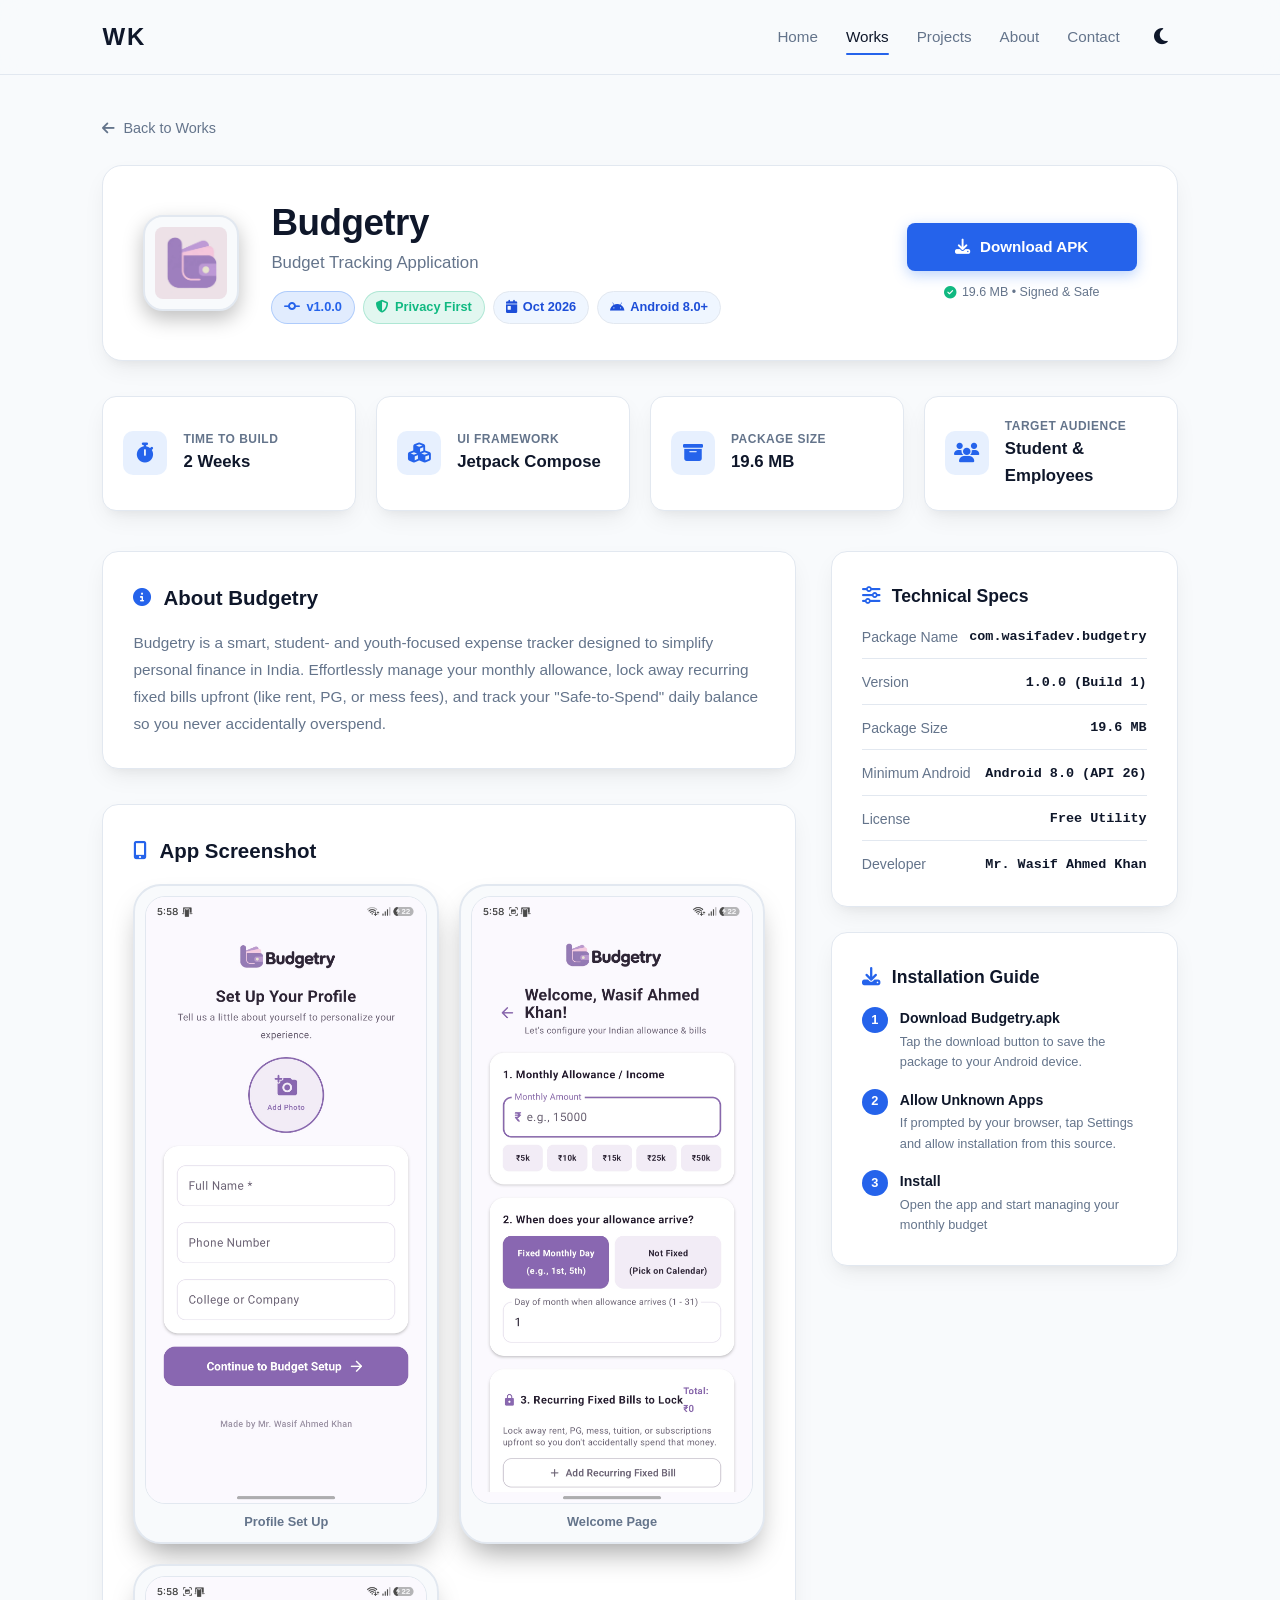
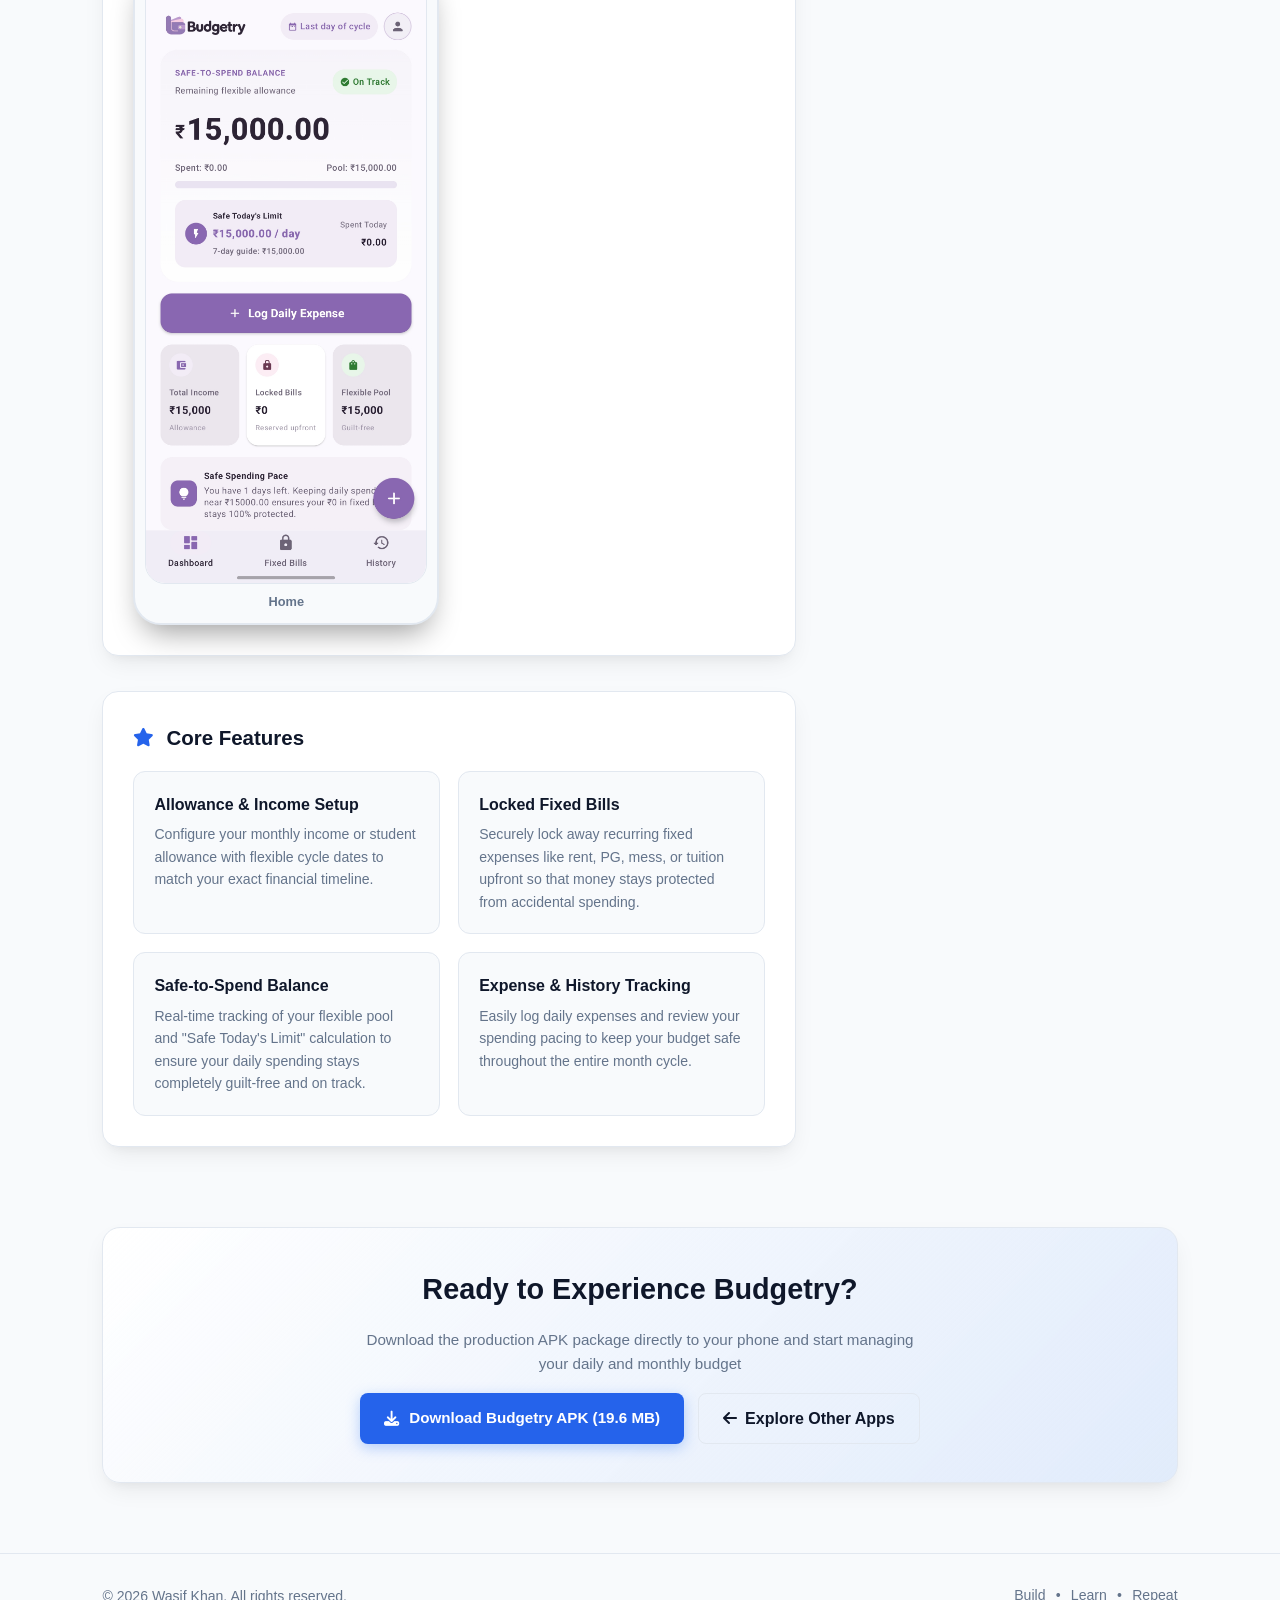
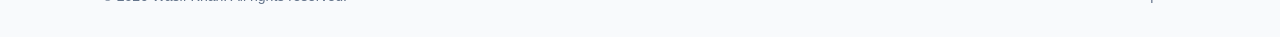
==== budgetry.html @ 71e5f0b0 "Added new App" ====
<!DOCTYPE html>
<html lang="en">
<head>
    <meta charset="UTF-8">
    <meta name="viewport" content="width=device-width, initial-scale=1.0">
    <title>Budgetry - Budget Tracking Application</title>
    
    <meta name="description" content="Budgetry is a student- and employee-focused expense tracking Android app built with Kotlin and Jetpack Compose to manage monthly allowances and fixed bills.">
    <meta name="author" content="Wasif Khan">

    <meta property="og:type" content="website">
    <meta property="og:title" content="Budgetry - Budget Tracking Application">
    <meta property="og:description" content="Take control of your allowance. Lock fixed bills upfront, track daily spending limits, and stay guilt-free with Budgetry.">
    <meta property="og:image" content="Images/Budgetry_logo.webp">

    <link rel="icon" type="image/svg+xml" href="Images/Small_Logos/Budgetry_Logo.svg">
    <link rel="icon" type="image/png" sizes="32x32" href="Images/Small_Logos/Budgetry_logo.png">
    <link rel="apple-touch-icon" sizes="180x180" href="Images/Small_Logos/Budgetry_Favi.png">

    <link rel="stylesheet" href="style.css">
    <link rel="stylesheet" href="https://cdnjs.cloudflare.com/ajax/libs/font-awesome/6.4.0/css/all.min.css">
</head>
<body>

    <header>
        <a href="index.html" class="logo" aria-label="Wasif Khan Portfolio Home">WK</a>
        <div class="header-right">
            <nav id="nav-menu" aria-label="Main Navigation">
                <a href="index.html#home">Home</a>
                <a href="index.html#works" class="active">Works</a>
                <a href="projects.html">Projects</a>
                <a href="index.html#about">About</a>
                <a href="index.html#contact">Contact</a>
            </nav>
            <div class="header-actions">
                <button id="theme-toggle" aria-label="Toggle dark/light theme">
                    <i class="fa-regular fa-sun"></i>
                </button>
                <button id="menu-toggle" class="menu-toggle" aria-label="Toggle navigation menu" aria-expanded="false">
                    <i class="fa-solid fa-bars"></i>
                </button>
            </div>
        </div>
    </header>

    <main>
        <div class="app-detail-header">
            <a href="index.html#works" class="breadcrumb-nav">
                <i class="fa-solid fa-arrow-left"></i> Back to Works
            </a>

            <!-- App Hero Card -->
            <div class="app-hero-card">
                <img src="Images/Budgetry_logo.webp" alt="Budgetry Application Icon" class="app-hero-logo" width="96" height="96">
                
                <div class="app-hero-info">
                    <h1>Budgetry</h1>
                    <p class="app-tagline">Budget Tracking Application</p>
                    
                    <div class="app-badge-row">
                        <span class="badge-pill accent"><i class="fa-solid fa-code-commit"></i> v1.0.0</span>
                        <span class="badge-pill success"><i class="fa-solid fa-shield-halved"></i> Privacy First</span>
                        <span class="badge-pill"><i class="fa-solid fa-calendar-day"></i> Oct 2026</span>
                        <span class="badge-pill"><i class="fa-brands fa-android"></i> Android 8.0+</span>
                    </div>
                </div>

                <div class="app-hero-actions">
                    <a href="APKs/Budgetry.apk" download="Budgetry.apk" class="btn-primary">
                        <i class="fa-solid fa-download"></i> Download APK
                    </a>
                    <span class="direct-apk-note">
                        <i class="fa-solid fa-circle-check" style="color: #10b981;"></i> 19.6 MB &bull; Signed & Safe
                    </span>
                </div>
            </div>

            <!-- Key Metrics Bar -->
            <div class="app-metrics-bar">
                <div class="metric-card">
                    <div class="metric-icon"><i class="fa-solid fa-stopwatch"></i></div>
                    <div class="metric-content">
                        <small>Time to Build</small>
                        <strong>2 Weeks</strong>
                    </div>
                </div>
                <div class="metric-card">
                    <div class="metric-icon"><i class="fa-solid fa-cubes"></i></div>
                    <div class="metric-content">
                        <small>UI Framework</small>
                        <strong>Jetpack Compose</strong>
                    </div>
                </div>
                <div class="metric-card">
                    <div class="metric-icon"><i class="fa-solid fa-box-archive"></i></div>
                    <div class="metric-content">
                        <small>Package Size</small>
                        <strong>19.6 MB</strong>
                    </div>
                </div>
                <div class="metric-card">
                    <div class="metric-icon"><i class="fa-solid fa-users"></i></div>
                    <div class="metric-content">
                        <small>Target Audience</small>
                        <strong>Student & Employees</strong>
                    </div>  
                </div>
            </div>

            <!-- App Body Layout -->
            <div class="app-body-layout">
                <div class="app-content-column">
                    <!-- About Section -->
                    <div class="section-block">
                        <h2 class="section-block-title">
                            <i class="fa-solid fa-circle-info"></i> About Budgetry
                        </h2>
                        <p class="section-paragraph">
                        Budgetry is a smart, student- and youth-focused expense tracker designed to simplify personal finance in India. Effortlessly manage your monthly allowance, lock away recurring fixed bills upfront (like rent, PG, or mess fees), and track your "Safe-to-Spend" daily balance so you never accidentally overspend.
                        </p>
                    </div>

                    <!-- Interactive Screenshots / Device Previews -->
                    <div class="section-block">
                        <h2 class="section-block-title">
                            <i class="fa-solid fa-mobile-screen-button"></i> App Screenshot
                        </h2>

                        <div class="screenshot-gallery">
                            <div class="mockup-phone">
                                <div class="phone-screen">
                                    <img src="Screenshots/Budgetry/BudgetrySS1.webp" alt="Budgetry Profile Setup Screen" style="width: 100%; height: 100%; object-fit: cover; display: block; border-radius: 18px;" loading="lazy">
                                </div>
                                <div class="phone-caption">Profile Set Up</div>
                            </div>

                            <div class="mockup-phone">
                                <div class="phone-screen">
                                    <img src="Screenshots/Budgetry/BudgetrySS2.webp" alt="Budgetry Welcome Screen" style="width: 100%; height: 100%; object-fit: cover; display: block; border-radius: 18px;" loading="lazy">
                                </div>
                                <div class="phone-caption">Welcome Page</div>
                            </div>

                            <div class="mockup-phone">
                                <div class="phone-screen">
                                    <img src="Screenshots/Budgetry/BudgetrySS3.webp" alt="Budgetry Home Dashboard Screen" style="width: 100%; height: 100%; object-fit: cover; display: block; border-radius: 18px;" loading="lazy">
                                </div>
                                <div class="phone-caption">Home</div>
                            </div>
                        </div>
                    </div>


                    <!-- Key Features -->
                    <div class="section-block">
                        <h2 class="section-block-title">
                            <i class="fa-solid fa-star"></i> Core Features
                        </h2>
                        
                        <div class="features-grid">
                            <div class="feature-box">
                                <h4>Allowance & Income Setup</h4>
                                <p>Configure your monthly income or student allowance with flexible cycle dates to match your exact financial timeline.</p>
                            </div>
                            <div class="feature-box">
                                <h4>Locked Fixed Bills</h4>
                                <p>Securely lock away recurring fixed expenses like rent, PG, mess, or tuition upfront so that money stays protected from accidental spending.</p>
                            </div>
                            <div class="feature-box">
                                <h4>Safe-to-Spend Balance</h4>
                                <p>Real-time tracking of your flexible pool and "Safe Today's Limit" calculation to ensure your daily spending stays completely guilt-free and on track.</p>
                            </div>
                            <div class="feature-box">
                                <h4>Expense & History Tracking</h4>
                                <p>Easily log daily expenses and review your spending pacing to keep your budget safe throughout the entire month cycle.</p>
                            </div>
                        </div>
                    </div>
                </div>

                <!-- Sidebar Column -->
                <div class="app-sidebar-column">
                    <!-- Technical Specs Table -->
                    <div class="section-block">
                        <h3 class="section-block-title" style="font-size: 1.1rem;">
                            <i class="fa-solid fa-sliders"></i> Technical Specs
                        </h3>
                        
                        <div class="specs-table">
                            <div class="specs-row">
                                <span class="spec-label">Package Name</span>
                                <span class="spec-val">com.wasifadev.budgetry</span>
                            </div>
                            <div class="specs-row">
                                <span class="spec-label">Version</span>
                                <span class="spec-val">1.0.0 (Build 1)</span>
                            </div>
                            <div class="specs-row">
                                <span class="spec-label">Package Size</span>
                                <span class="spec-val">19.6 MB</span>
                            </div>
                            <div class="specs-row">
                                <span class="spec-label">Minimum Android</span>
                                <span class="spec-val">Android 8.0 (API 26)</span>
                            </div>
                            <div class="specs-row">
                                <span class="spec-label">License</span>
                                <span class="spec-val">Free Utility</span>
                            </div>
                            <div class="specs-row">
                                <span class="spec-label">Developer</span>
                                <span class="spec-val">Mr. Wasif Ahmed Khan</span>
                            </div>
                        </div>
                    </div>

                    <!-- Installation Guide -->
                    <div class="section-block">
                        <h3 class="section-block-title" style="font-size: 1.1rem;">
                            <i class="fa-solid fa-download"></i> Installation Guide
                        </h3>
                        
                        <div class="install-step-list">
                            <div class="install-step">
                                <div class="step-num">1</div>
                                <div class="step-text">
                                    <strong>Download Budgetry.apk</strong>
                                    <p>Tap the download button to save the package to your Android device.</p>
                                </div>
                            </div>
                            <div class="install-step">
                                <div class="step-num">2</div>
                                <div class="step-text">
                                    <strong>Allow Unknown Apps</strong>
                                    <p>If prompted by your browser, tap Settings and allow installation from this source.</p>
                                </div>
                            </div>
                            <div class="install-step">
                                <div class="step-num">3</div>
                                <div class="step-text">
                                    <strong>Install </strong>
                                    <p>Open the app and start managing your monthly budget</p>
                                </div>
                            </div>
                        </div>
                    </div>

                </div>
            </div>
        </div>

        <!-- Call to Action Banner -->
        <div class="app-cta-banner">
            <h3>Ready to Experience Budgetry?</h3>
            <p>Download the production APK package directly to your phone and start managing your daily and monthly budget</p>
            <div class="app-cta-buttons">
                <a href="APKs/Budgetry.apk" download="Budgetry.apk" class="btn-primary">
                    <i class="fa-solid fa-download"></i> Download Budgetry APK (19.6 MB)
                </a>
                <a href="index.html#works" class="btn-secondary">
                    <i class="fa-solid fa-arrow-left"></i> Explore Other Apps
                </a>
            </div>
        </div>
    </main>

    <button id="back-to-top" class="back-to-top" aria-label="Back to top">
        <i class="fa-solid fa-arrow-up"></i>
    </button>

    <footer>
        <p>&copy; 2026 Wasif Khan. All rights reserved.</p>
        <div class="footer-links">
            <span>Build</span> &bull; <span>Learn</span> &bull; <span>Repeat</span>
        </div>
    </footer>

    <script src="script.js"></script>
</body>
</html>
---- style.css ----
* {
    margin: 0;
    padding: 0;
    box-sizing: border-box;
    font-family: 'Segoe UI', -apple-system, BlinkMacSystemFont, Roboto, Helvetica, Arial, sans-serif;
    scroll-behavior: smooth;
}

:root {
    --bg-color: #080c14;
    --card-bg: #0f1624;
    --border-color: #1e293b;
    --text-main: #f8fafc;
    --text-muted: #94a3b8;
    --accent-blue: #3b82f6;
    --accent-blue-hover: #2563eb;
    --header-bg: rgba(8, 12, 20, 0.88);
    --card-shadow: 0 10px 30px -5px rgba(0, 0, 0, 0.5);
    --tag-bg: #1e293b;
    --tag-text: #93c5fd;
    --input-bg: #080c14;
    --terminal-bg: #0f1624;
}

[data-theme="light"] {
    --bg-color: #f8fafc;
    --card-bg: #ffffff;
    --border-color: #e2e8f0;
    --text-main: #0f172a;
    --text-muted: #64748b;
    --accent-blue: #2563eb;
    --accent-blue-hover: #1d4ed8;
    --header-bg: rgba(248, 250, 252, 0.88);
    --card-shadow: 0 10px 25px -5px rgba(0, 0, 0, 0.08), 0 8px 10px -6px rgba(0, 0, 0, 0.04);
    --tag-bg: #eff6ff;
    --tag-text: #1d4ed8;
    --input-bg: #f1f5f9;
    --terminal-bg: #0f172a;
}

::-webkit-scrollbar {
    width: 8px;
}

::-webkit-scrollbar-track {
    background: var(--bg-color);
}

::-webkit-scrollbar-thumb {
    background: var(--border-color);
    border-radius: 4px;
}

::-webkit-scrollbar-thumb:hover {
    background: var(--accent-blue);
}

body {
    background-color: var(--bg-color);
    color: var(--text-main);
    overflow-x: hidden;
    transition: background-color 0.3s ease, color 0.3s ease;
    line-height: 1.6;
}

a:focus-visible, 
button:focus-visible, 
input:focus-visible, 
textarea:focus-visible {
    outline: 2px solid var(--accent-blue);
    outline-offset: 3px;
}

/* Header & Navigation */
header {
    display: flex;
    justify-content: space-between;
    align-items: center;
    padding: 18px 8%;
    border-bottom: 1px solid var(--border-color);
    position: sticky;
    top: 0;
    background: var(--header-bg);
    backdrop-filter: blur(12px);
    -webkit-backdrop-filter: blur(12px);
    z-index: 1000;
    transition: background-color 0.3s ease, border-color 0.3s ease;
}

.logo {
    font-size: 1.5rem;
    font-weight: 800;
    letter-spacing: 2px;
    color: var(--text-main);
    text-decoration: none;
    transition: color 0.3s ease;
}

.logo:hover {
    color: var(--accent-blue);
}

.header-right {
    display: flex;
    align-items: center;
    gap: 24px;
}

nav {
    display: flex;
    align-items: center;
    gap: 28px;
}

nav a {
    color: var(--text-muted);
    text-decoration: none;
    font-size: 0.95rem;
    font-weight: 500;
    transition: color 0.25s ease;
    position: relative;
    padding: 4px 0;
}

nav a:hover, 
nav a.active {
    color: var(--text-main);
}

nav a.active::after {
    content: '';
    position: absolute;
    bottom: -2px;
    left: 0;
    width: 100%;
    height: 2px;
    background-color: var(--accent-blue);
    border-radius: 2px;
}

.header-actions {
    display: flex;
    align-items: center;
    gap: 12px;
}

#theme-toggle {
    background: none;
    border: none;
    color: var(--text-main);
    cursor: pointer;
    font-size: 1.15rem;
    padding: 8px 10px;
    border-radius: 6px;
    transition: color 0.25s, transform 0.2s;
    display: inline-flex;
    align-items: center;
    justify-content: center;
}

#theme-toggle:hover {
    color: var(--accent-blue);
    transform: rotate(15deg);
}

.menu-toggle {
    display: none;
    background: none;
    border: none;
    color: var(--text-main);
    font-size: 1.3rem;
    cursor: pointer;
    padding: 8px 10px;
    border-radius: 6px;
    transition: color 0.25s ease;
    align-items: center;
    justify-content: center;
}

.menu-toggle:hover {
    color: var(--accent-blue);
}

/* Hero Section */
.hero-section {
    min-height: 88vh;
    padding: 60px 8%;
    display: grid;
    grid-template-columns: 1.2fr 1fr;
    position: relative;
    align-items: center;
    gap: 40px;
}

.greeting {
    color: var(--accent-blue);
    font-size: 0.95rem;
    font-weight: 700;
    letter-spacing: 2px;
    margin-bottom: 12px;
    text-transform: uppercase;
}

h1 {
    font-size: 3.5rem;
    font-weight: 800;
    line-height: 1.1;
    margin-bottom: 15px;
    letter-spacing: -0.5px;
}

.highlight {
    color: var(--accent-blue);
}

.subtitle {
    font-size: 1.15rem;
    color: var(--text-muted);
    font-weight: 500;
    margin-bottom: 20px;
}

.description {
    color: var(--text-muted);
    font-size: 0.98rem;
    line-height: 1.7;
    margin-bottom: 30px;
    max-width: 500px;
}

.hero-buttons {
    display: flex;
    flex-wrap: wrap;
    gap: 14px;
    margin-bottom: 30px;
}

.btn-primary {
    background-color: var(--accent-blue);
    color: #ffffff;
    padding: 12px 24px;
    border-radius: 8px;
    text-decoration: none;
    font-weight: 600;
    display: inline-flex;
    align-items: center;
    gap: 10px;
    transition: background-color 0.25s ease, transform 0.2s ease, box-shadow 0.25s ease;
    border: none;
    cursor: pointer;
    font-size: 0.95rem;
    box-shadow: 0 4px 14px rgba(59, 130, 246, 0.35);
}

.btn-primary:hover {
    background-color: var(--accent-blue-hover);
    transform: translateY(-2px);
    box-shadow: 0 6px 20px rgba(59, 130, 246, 0.45);
}

.btn-secondary {
    background: transparent;
    color: var(--text-main);
    padding: 12px 24px;
    border-radius: 8px;
    border: 1px solid var(--border-color);
    text-decoration: none;
    font-weight: 600;
    display: inline-flex;
    align-items: center;
    gap: 8px;
    transition: border-color 0.25s ease, background-color 0.25s ease, transform 0.2s ease, color 0.25s ease;
}

.btn-secondary:hover {
    border-color: var(--accent-blue);
    color: var(--accent-blue);
    transform: translateY(-2px);
}

.btn-small {
    padding: 9px 16px;
    font-size: 0.88rem;
    align-self: flex-start;
    display: inline-flex;
    align-items: center;
    gap: 8px;
}

.btn-link {
    background: none;
    border: none;
    color: var(--accent-blue);
    font-size: 0.88rem;
    font-weight: 600;
    cursor: pointer;
    display: inline-flex;
    align-items: center;
    gap: 6px;
    padding: 8px 4px;
    transition: color 0.2s ease, transform 0.2s ease;
}

.btn-link:hover {
    color: var(--accent-blue-hover);
    transform: translateX(3px);
}

.social-icons {
    display: flex;
    gap: 20px;
    align-items: center;
}

.social-icons a {
    color: var(--text-muted);
    font-size: 1.3rem;
    transition: color 0.25s ease, transform 0.2s ease;
    display: inline-flex;
    align-items: center;
    justify-content: center;
    width: 36px;
    height: 36px;
}

.social-icons a:hover {
    color: var(--accent-blue);
    transform: translateY(-3px);
}

.hero-visual {
    position: relative;
    display: flex;
    justify-content: center;
    align-items: center;
    height: 450px;
}

.profile-card {
    width: 270px;
    height: 330px;
    border-radius: 18px;
    overflow: hidden;
    border: 2px solid var(--border-color);
    background: var(--card-bg);
    box-shadow: var(--card-shadow);
    z-index: 2;
    animation: float 4.5s ease-in-out infinite; 
}

.profile-card img {
    width: 100%;
    height: 100%;
    object-fit: cover;
    object-position: top center;
    display: block;
}

.quote-box {
    position: absolute;
    top: 25px;
    right: 15px;
    font-size: 0.9rem;
    font-style: italic;
    color: var(--text-muted);
    line-height: 1.4;
    border-left: 3px solid var(--accent-blue);
    padding: 8px 14px;
    background: var(--card-bg);
    border-radius: 0 8px 8px 0;
    box-shadow: var(--card-shadow);
    z-index: 3;
}

.terminal-box {
    position: absolute;
    bottom: 20px;
    right: 15px;
    background: var(--terminal-bg);
    border: 1px solid var(--border-color);
    padding: 14px 16px;
    border-radius: 10px;
    width: 190px;
    font-family: 'Consolas', 'Courier New', monospace;
    font-size: 0.78rem;
    color: #34d399;
    box-shadow: var(--card-shadow);
    z-index: 3;
}

.terminal-dots {
    display: flex;
    gap: 6px;
    margin-bottom: 8px;
}

.dot {
    width: 9px;
    height: 9px;
    border-radius: 50%;
}

.dot.red { background: #ef4444; }
.dot.yellow { background: #f59e0b; }
.dot.green { background: #10b981; }

.scroll-down {
    position: absolute;
    bottom: 20px;
    left: 8%;
}

.scroll-down a {
    color: var(--text-muted);
    text-decoration: none;
    font-size: 0.85rem;
    font-weight: 500;
    display: flex;
    align-items: center;
    gap: 8px;
    transition: color 0.25s ease;
}

.scroll-down a:hover {
    color: var(--accent-blue);
}

/* Works Section */
.works-section {
    padding: 90px 8%;
    border-top: 1px solid var(--border-color);
}

.works-header, 
.about-header, 
.contact-header {
    display: flex;
    align-items: center;
    gap: 15px;
    margin-bottom: 40px;
}

.line {
    width: 35px;
    height: 3px;
    background-color: var(--accent-blue);
    border-radius: 2px;
}

.works-header h2, 
.about-header h2, 
.contact-header h2 {
    font-size: 0.95rem;
    font-weight: 700;
    letter-spacing: 2px;
    color: var(--text-muted);
    text-transform: uppercase;
}

/* Filter Bar for Projects page */
.filter-bar {
    display: flex;
    flex-wrap: wrap;
    gap: 10px;
    margin-bottom: 35px;
}

.filter-btn {
    background: var(--card-bg);
    border: 1px solid var(--border-color);
    color: var(--text-muted);
    padding: 8px 18px;
    border-radius: 9999px;
    font-size: 0.88rem;
    font-weight: 500;
    cursor: pointer;
    transition: all 0.25s ease;
}

.filter-btn:hover {
    color: var(--text-main);
    border-color: var(--accent-blue);
}

.filter-btn.active {
    background: var(--accent-blue);
    color: #ffffff;
    border-color: var(--accent-blue);
    box-shadow: 0 4px 12px rgba(59, 130, 246, 0.3);
}

.works-grid {
    display: grid;
    grid-template-columns: repeat(auto-fit, minmax(310px, 1fr));
    gap: 30px;
}

.work-card {
    background: var(--card-bg);
    border: 1px solid var(--border-color);
    border-radius: 14px;
    padding: 30px;
    display: flex;
    flex-direction: column;
    gap: 14px;
    box-shadow: var(--card-shadow);
    transition: transform 0.3s ease, border-color 0.3s ease, box-shadow 0.3s ease, opacity 0.3s ease;
    position: relative; 
}

.work-card:hover {
    transform: translateY(-6px);
    border-color: var(--accent-blue);
    box-shadow: 0 16px 32px -8px rgba(0, 0, 0, 0.4);
}

[data-theme="light"] .work-card:hover {
    box-shadow: 0 16px 32px -8px rgba(0, 0, 0, 0.12);
}

.card-header {
    display: flex;
    justify-content: space-between;
    align-items: center;
    width: 100%;
}

.work-icon {
    font-size: 2.2rem;
    color: var(--accent-blue);
}

.custom-work-logo {
    width: 48px;
    height: 48px;         
    object-fit: contain;  
    border-radius: 10px;
    border: 1px solid var(--border-color);
    background: var(--bg-color);
    padding: 4px;
}

.app-meta {
    text-align: right;
    font-family: 'Consolas', monospace;
}

.app-meta .version {
    display: block;
    color: var(--accent-blue);
    font-weight: 700;
    font-size: 0.88rem;
    margin-bottom: 2px;
}

.app-meta .date {
    display: block;
    color: var(--text-muted);
    font-size: 0.75rem;
}

.work-card h3 {
    font-size: 1.45rem;
    color: var(--text-main);
    font-weight: 700;
}

.work-card p {
    color: var(--text-muted);
    font-size: 0.95rem;
    line-height: 1.6;
    flex-grow: 1;
}

.tech-tags {
    display: flex;
    flex-wrap: wrap;
    gap: 8px;
    margin: 6px 0 10px;
}

.tag {
    background: var(--tag-bg);
    color: var(--tag-text);
    font-size: 0.75rem;
    font-weight: 600;
    padding: 4px 10px;
    border-radius: 9999px;
    letter-spacing: 0.3px;
    border: 1px solid var(--border-color);
}

.card-actions {
    display: flex;
    flex-wrap: wrap;
    align-items: center;
    gap: 12px;
    margin-top: auto;
}

.apk-notice {
    font-size: 0.78rem;
    color: var(--text-muted);
    margin-top: 4px;
    display: flex;
    align-items: center;
    gap: 6px;
    width: 100%;
}

.apk-notice i {
    color: var(--accent-blue);
}

/* About Section */
.about-section {
    padding: 90px 8%;
    border-top: 1px solid var(--border-color);
}

.about-grid {
    display: grid;
    grid-template-columns: 1.2fr 1fr 1.2fr;
    gap: 35px;
    align-items: start;
}

.about-text h3 {
    font-size: 2rem;
    font-weight: 700;
    margin-bottom: 18px;
}

.about-text p {
    color: var(--text-muted);
    font-size: 0.96rem;
    line-height: 1.7;
    margin-bottom: 25px;
}

.about-info-list {
    display: flex;
    flex-direction: column;
    gap: 18px;
}

.info-item {
    display: flex;
    gap: 15px;
    align-items: flex-start;
}

.info-item i {
    color: var(--accent-blue);
    font-size: 1.2rem;
    margin-top: 3px;
    width: 20px;
}

.info-item strong {
    font-size: 0.92rem;
    display: block;
    color: var(--text-main);
}

.info-item p {
    margin: 2px 0 0;
    font-size: 0.88rem;
    color: var(--text-muted);
}

.skills-container {
    background: var(--card-bg);
    border: 1px solid var(--border-color);
    border-radius: 14px;
    padding: 28px;
    box-shadow: var(--card-shadow);
}

.skills-container h4 {
    font-size: 0.85rem;
    font-weight: 700;
    letter-spacing: 1.5px;
    color: var(--text-muted);
    margin-bottom: 20px;
    text-transform: uppercase;
}

.skill-item {
    display: flex;
    align-items: center;
    gap: 14px;
    margin-bottom: 16px;
    font-size: 0.95rem;
    font-weight: 500;
}

.skill-item:last-child {
    margin-bottom: 0;
}

.skill-icon {
    font-size: 1.25rem;
    width: 22px;
    text-align: center;
}

.c-badge { color: #60a5fa; }
.py-badge { color: #facc15; }
.js-badge { color: #fde047; }
.react-badge { color: #38bdf8; }
.html-badge { color: #fb923c; }
.dsa-badge { color: #34d399; }

.about-image-card {
    background: var(--card-bg);
    border: 1px solid var(--border-color);
    border-radius: 14px;
    overflow: hidden;
    display: flex;
    flex-direction: column;
    box-shadow: var(--card-shadow);
}

.about-image-card img {
    width: 100%;
    height: 230px;
    object-fit: cover;
    display: block;
}

.image-footer-tags {
    padding: 16px;
    font-family: 'Consolas', monospace;
    font-size: 0.88rem;
    color: var(--text-muted);
    text-align: center;
    border-top: 1px solid var(--border-color);
    background: var(--card-bg);
}

/* Contact Section */
.contact-section {
    padding: 90px 8%;
    border-top: 1px solid var(--border-color);
}

.contact-grid {
    display: grid;
    grid-template-columns: 1fr 1fr 1.2fr;
    gap: 40px;
    align-items: start;
}

.contact-info h3 {
    font-size: 2.2rem;
    font-weight: 700;
    margin-bottom: 18px;
}

.contact-info p {
    color: var(--text-muted);
    line-height: 1.7;
    margin-bottom: 25px;
    font-size: 0.96rem;
}

.contact-details {
    display: flex;
    flex-direction: column;
    gap: 22px;
}

.detail-row {
    display: flex;
    gap: 15px;
    align-items: center;
}

.detail-row i {
    font-size: 1.3rem;
    color: var(--accent-blue);
    width: 24px;
    text-align: center;
}

.detail-row small {
    color: var(--text-muted);
    font-size: 0.78rem;
    text-transform: uppercase;
    letter-spacing: 0.5px;
    display: block;
}

.detail-row p, 
.detail-row a {
    font-size: 0.95rem;
    color: var(--text-main);
    text-decoration: none;
    margin: 2px 0 0;
    font-weight: 500;
    transition: color 0.25s ease;
}

.detail-row a:hover {
    color: var(--accent-blue);
}

.contact-form-card {
    background: var(--card-bg);
    border: 1px solid var(--border-color);
    border-radius: 14px;
    padding: 28px;
    box-shadow: var(--card-shadow);
}

.contact-form-card form {
    display: flex;
    flex-direction: column;
    gap: 16px;
}

.contact-form-card input, 
.contact-form-card textarea {
    background: var(--input-bg);
    border: 1px solid var(--border-color);
    padding: 13px 16px;
    border-radius: 8px;
    color: var(--text-main);
    font-size: 0.92rem;
    outline: none;
    resize: none;
    transition: border-color 0.25s, box-shadow 0.25s;
}

.contact-form-card input:focus, 
.contact-form-card textarea:focus {
    border-color: var(--accent-blue);
    box-shadow: 0 0 0 3px rgba(59, 130, 246, 0.2);
}

.full-width {
    width: 100%;
    justify-content: center;
}

.form-status {
    margin-top: 12px;
    padding: 12px 14px;
    border-radius: 8px;
    font-size: 0.88rem;
    display: none;
    line-height: 1.5;
}

.form-status.success {
    display: block;
    background: rgba(16, 185, 129, 0.12);
    color: #10b981;
    border: 1px solid #10b981;
}

.form-status.info {
    display: block;
    background: rgba(59, 130, 246, 0.12);
    color: var(--accent-blue);
    border: 1px solid var(--accent-blue);
}

.form-status.error {
    display: block;
    background: rgba(239, 68, 68, 0.12);
    color: #ef4444;
    border: 1px solid #ef4444;
}

/* Modal */
.modal {
    position: fixed;
    inset: 0;
    z-index: 2000;
    display: flex;
    align-items: center;
    justify-content: center;
    padding: 20px;
    opacity: 0;
    pointer-events: none;
    transition: opacity 0.3s ease;
}

.modal.active {
    opacity: 1;
    pointer-events: auto;
}

.modal-backdrop {
    position: absolute;
    inset: 0;
    background: rgba(4, 7, 13, 0.78);
    backdrop-filter: blur(8px);
    -webkit-backdrop-filter: blur(8px);
}

.modal-dialog {
    position: relative;
    background: var(--card-bg);
    border: 1px solid var(--border-color);
    border-radius: 16px;
    max-width: 540px;
    width: 100%;
    padding: 30px;
    box-shadow: 0 20px 40px -10px rgba(0, 0, 0, 0.6);
    transform: translateY(20px) scale(0.96);
    transition: transform 0.3s cubic-bezier(0.16, 1, 0.3, 1);
    max-height: 90vh;
    overflow-y: auto;
    z-index: 2;
}

.modal.active .modal-dialog {
    transform: translateY(0) scale(1);
}

.modal-close {
    position: absolute;
    top: 14px;
    right: 18px;
    background: transparent;
    border: none;
    color: var(--text-muted);
    font-size: 1.8rem;
    cursor: pointer;
    line-height: 1;
    padding: 4px 8px;
    border-radius: 6px;
    transition: color 0.2s ease, transform 0.2s ease;
}

.modal-close:hover {
    color: var(--text-main);
    transform: scale(1.1);
}

.modal-header-meta {
    display: flex;
    align-items: center;
    gap: 16px;
    margin-bottom: 20px;
}

.modal-app-logo {
    width: 56px;
    height: 56px;
    object-fit: contain;
    border-radius: 12px;
    border: 1px solid var(--border-color);
    background: var(--bg-color);
    padding: 6px;
}

.modal-title h3 {
    font-size: 1.35rem;
    color: var(--text-main);
    font-weight: 700;
}

.modal-title p {
    font-size: 0.88rem;
    color: var(--accent-blue);
    font-weight: 600;
}

.modal-section-title {
    font-size: 0.82rem;
    letter-spacing: 1px;
    color: var(--text-muted);
    text-transform: uppercase;
    font-weight: 700;
    margin: 20px 0 10px;
}

.modal-features {
    list-style: none;
    display: flex;
    flex-direction: column;
    gap: 10px;
}

.modal-features li {
    font-size: 0.92rem;
    color: var(--text-muted);
    display: flex;
    gap: 10px;
    align-items: flex-start;
    line-height: 1.5;
}

.modal-features li i {
    color: #10b981;
    margin-top: 4px;
    font-size: 0.85rem;
}

.modal-features strong {
    color: var(--text-main);
}

.modal-specs {
    display: grid;
    grid-template-columns: repeat(3, 1fr);
    gap: 12px;
    margin: 20px 0;
    padding: 14px;
    background: var(--bg-color);
    border: 1px solid var(--border-color);
    border-radius: 10px;
    text-align: center;
}

.spec-item small {
    display: block;
    color: var(--text-muted);
    font-size: 0.72rem;
    text-transform: uppercase;
    letter-spacing: 0.5px;
}

.spec-item span {
    font-size: 0.9rem;
    font-weight: 600;
    color: var(--text-main);
}

.modal-actions {
    display: flex;
    gap: 12px;
    margin-top: 24px;
}

/* Floating Back to Top */
.back-to-top {
    position: fixed;
    bottom: 28px;
    right: 28px;
    width: 44px;
    height: 44px;
    border-radius: 50%;
    background: var(--card-bg);
    border: 1px solid var(--border-color);
    color: var(--text-main);
    display: flex;
    align-items: center;
    justify-content: center;
    cursor: pointer;
    box-shadow: var(--card-shadow);
    opacity: 0;
    visibility: hidden;
    transform: translateY(12px);
    transition: opacity 0.3s ease, transform 0.3s ease, border-color 0.2s, background-color 0.2s, color 0.2s;
    z-index: 900;
}

.back-to-top.visible {
    opacity: 1;
    visibility: visible;
    transform: translateY(0);
}

.back-to-top:hover {
    background: var(--accent-blue);
    color: #ffffff;
    border-color: var(--accent-blue);
    transform: translateY(-3px);
}

/* Footer */
footer {
    display: flex;
    justify-content: space-between;
    align-items: center;
    padding: 30px 8%;
    border-top: 1px solid var(--border-color);
    color: var(--text-muted);
    font-size: 0.88rem;
}

.footer-links {
    font-family: 'Consolas', monospace;
}

/* Responsive Design */
@media (min-width: 1600px) {
    header, 
    .hero-section, 
    .works-section, 
    .about-section, 
    .contact-section, 
    footer {
        padding-left: 18%;
        padding-right: 18%;
    }
}

@media (max-width: 1024px) {
    .hero-section {
        grid-template-columns: 1fr;
        text-align: center;
        gap: 50px;
        padding-top: 40px;
    }
    
    .hero-content {
        display: flex;
        flex-direction: column;
        align-items: center;
    }

    .description {
        margin-left: auto;
        margin-right: auto;
    }

    .hero-buttons {
        justify-content: center;
    }

    .about-grid, 
    .contact-grid {
        grid-template-columns: 1fr;
        gap: 45px;
    }

    .terminal-box {
        bottom: 0;
        right: 0;
    }
}

@media (max-width: 768px) {
    header {
        padding: 14px 6%;
        position: sticky;
        top: 0;
    }

    .menu-toggle {
        display: inline-flex;
    }

    nav {
        position: absolute;
        top: 100%;
        left: 0;
        right: 0;
        background: var(--card-bg);
        border-bottom: 1px solid var(--border-color);
        box-shadow: var(--card-shadow);
        flex-direction: column;
        padding: 18px 6%;
        gap: 16px;
        transform: translateY(-10px);
        opacity: 0;
        pointer-events: none;
        transition: opacity 0.25s ease, transform 0.25s ease;
    }

    nav.open {
        transform: translateY(0);
        opacity: 1;
        pointer-events: auto;
    }

    nav a {
        padding: 8px 0;
        width: 100%;
        font-size: 1.05rem;
    }

    nav a.active::after {
        display: none;
    }

    .hero-section, 
    .works-section, 
    .about-section, 
    .contact-section {
        padding: 60px 6%;
    }

    h1 {
        font-size: 2.6rem;
    }

    .hero-visual {
        height: 340px;
    }

    .profile-card {
        width: 220px;
        height: 280px;
    }

    .quote-box {
        top: -10px;
        right: 0;
        font-size: 0.82rem;
        padding: 6px 10px;
    }

    .terminal-box, 
    .scroll-down {
        display: none; 
    }

    .hero-buttons {
        flex-direction: column;
        width: 100%;
        max-width: 320px;
    }

    .btn-primary, 
    .btn-secondary {
        width: 100%;
        justify-content: center;
    }

    .modal-specs {
        grid-template-columns: 1fr;
        gap: 8px;
    }

    .modal-actions {
        flex-direction: column;
    }

    .modal-actions .btn-primary,
    .modal-actions .btn-secondary {
        width: 100%;
        justify-content: center;
    }

    footer {
        flex-direction: column;
        gap: 12px;
        text-align: center;
        padding: 25px 6%;
    }
}

/* Animations */
@keyframes float {
    0% { transform: translateY(0px); }
    50% { transform: translateY(-14px); }
    100% { transform: translateY(0px); }
}

.reveal {
    opacity: 0;
    transform: translateY(30px);
    transition: opacity 0.75s cubic-bezier(0.16, 1, 0.3, 1), transform 0.75s cubic-bezier(0.16, 1, 0.3, 1);
}

.reveal.active {
    opacity: 1;
    transform: translateY(0);
}

/* App Detail Pages */
.app-detail-header {
    padding: 40px 8% 10px;
}

.breadcrumb-nav {
    display: inline-flex;
    align-items: center;
    gap: 8px;
    color: var(--text-muted);
    text-decoration: none;
    font-size: 0.9rem;
    font-weight: 500;
    margin-bottom: 25px;
    transition: color 0.2s ease, transform 0.2s ease;
}

.breadcrumb-nav:hover {
    color: var(--accent-blue);
    transform: translateX(-3px);
}

.app-hero-card {
    background: var(--card-bg);
    border: 1px solid var(--border-color);
    border-radius: 20px;
    padding: 36px 40px;
    box-shadow: var(--card-shadow);
    display: grid;
    grid-template-columns: auto 1fr auto;
    gap: 32px;
    align-items: center;
    margin-bottom: 35px;
}

.app-hero-logo {
    width: 96px;
    height: 96px;
    border-radius: 20px;
    object-fit: contain;
    background: var(--bg-color);
    border: 2px solid var(--border-color);
    padding: 10px;
    box-shadow: 0 8px 20px rgba(0, 0, 0, 0.25);
}

.app-hero-info h1 {
    font-size: 2.3rem;
    font-weight: 800;
    line-height: 1.15;
    margin-bottom: 6px;
}

.app-tagline {
    font-size: 1.05rem;
    color: var(--text-muted);
    font-weight: 500;
    margin-bottom: 14px;
}

.app-badge-row {
    display: flex;
    flex-wrap: wrap;
    gap: 8px;
}

.badge-pill {
    background: var(--tag-bg);
    color: var(--tag-text);
    padding: 5px 12px;
    border-radius: 9999px;
    font-size: 0.8rem;
    font-weight: 600;
    display: inline-flex;
    align-items: center;
    gap: 6px;
    border: 1px solid var(--border-color);
}

.badge-pill.accent {
    background: rgba(59, 130, 246, 0.15);
    color: var(--accent-blue);
    border-color: rgba(59, 130, 246, 0.3);
}

.badge-pill.success {
    background: rgba(16, 185, 129, 0.12);
    color: #10b981;
    border-color: rgba(16, 185, 129, 0.25);
}

.app-hero-actions {
    display: flex;
    flex-direction: column;
    gap: 12px;
    min-width: 230px;
}

.app-hero-actions .btn-primary,
.app-hero-actions .btn-secondary {
    justify-content: center;
    width: 100%;
}

.direct-apk-note {
    font-size: 0.78rem;
    color: var(--text-muted);
    text-align: center;
    display: flex;
    align-items: center;
    justify-content: center;
    gap: 6px;
}

.app-metrics-bar {
    display: grid;
    grid-template-columns: repeat(4, 1fr);
    gap: 20px;
    margin-bottom: 40px;
}

.metric-card {
    background: var(--card-bg);
    border: 1px solid var(--border-color);
    border-radius: 14px;
    padding: 20px;
    box-shadow: var(--card-shadow);
    display: flex;
    align-items: center;
    gap: 16px;
}

.metric-icon {
    width: 44px;
    height: 44px;
    border-radius: 10px;
    background: rgba(59, 130, 246, 0.12);
    color: var(--accent-blue);
    display: flex;
    align-items: center;
    justify-content: center;
    font-size: 1.25rem;
    flex-shrink: 0;
}

.metric-content small {
    display: block;
    color: var(--text-muted);
    font-size: 0.75rem;
    text-transform: uppercase;
    letter-spacing: 0.5px;
    font-weight: 600;
}

.metric-content strong {
    font-size: 1.05rem;
    color: var(--text-main);
    font-weight: 700;
}

.app-body-layout {
    display: grid;
    grid-template-columns: 2fr 1fr;
    gap: 35px;
    margin-bottom: 50px;
}

.app-content-column {
    display: flex;
    flex-direction: column;
    gap: 35px;
}

.app-sidebar-column {
    display: flex;
    flex-direction: column;
    gap: 25px;
}

.section-block {
    background: var(--card-bg);
    border: 1px solid var(--border-color);
    border-radius: 16px;
    padding: 30px;
    box-shadow: var(--card-shadow);
}

.section-block-title {
    font-size: 1.28rem;
    font-weight: 700;
    margin-bottom: 16px;
    display: flex;
    align-items: center;
    gap: 12px;
    color: var(--text-main);
}

.section-block-title i {
    color: var(--accent-blue);
    font-size: 1.15rem;
}

.section-paragraph {
    color: var(--text-muted);
    line-height: 1.75;
    font-size: 0.96rem;
    margin-bottom: 14px;
}

.section-paragraph:last-child {
    margin-bottom: 0;
}

.screenshot-gallery {
    display: grid;
    grid-template-columns: repeat(auto-fit, minmax(210px, 1fr));
    gap: 20px;
    margin-top: 15px;
}

.mockup-phone {
    background: var(--bg-color);
    border: 2px solid var(--border-color);
    border-radius: 28px;
    padding: 10px;
    box-shadow: 0 16px 30px -10px rgba(0, 0, 0, 0.4);
    display: flex;
    flex-direction: column;
    min-height: 400px;
    position: relative;
    transition: transform 0.3s ease, border-color 0.3s ease, box-shadow 0.3s ease;
}

.mockup-phone:hover {
    transform: translateY(-5px);
    border-color: var(--accent-blue);
    box-shadow: 0 20px 40px -10px rgba(59, 130, 246, 0.25);
}

.phone-screen {
    background: var(--card-bg);
    border-radius: 20px;
    border: 1px solid var(--border-color);
    flex-grow: 1;
    overflow: hidden;
    display: flex;
    flex-direction: column;
    position: relative;
}

.phone-top-bar {
    display: flex;
    justify-content: space-between;
    align-items: center;
    padding: 6px 12px 3px;
    font-size: 0.68rem;
    color: var(--text-muted);
    font-weight: 600;
    background: rgba(0, 0, 0, 0.12);
}

.phone-camera-notch {
    width: 34px;
    height: 6px;
    background: var(--border-color);
    border-radius: 10px;
    margin: 0 auto;
}

.phone-screen-header {
    padding: 10px 12px;
    border-bottom: 1px solid var(--border-color);
    display: flex;
    justify-content: space-between;
    align-items: center;
}

.phone-screen-header span {
    font-size: 0.8rem;
    font-weight: 700;
    color: var(--text-main);
}

.phone-screen-body {
    padding: 12px;
    flex-grow: 1;
    display: flex;
    flex-direction: column;
    gap: 8px;
}

.phone-caption {
    margin-top: 8px;
    text-align: center;
    font-size: 0.8rem;
    font-weight: 600;
    color: var(--text-muted);
}

.mock-map-bg {
    background: radial-gradient(circle at 50% 50%, rgba(59, 130, 246, 0.2) 0%, rgba(15, 23, 42, 0.8) 100%),
                repeating-linear-gradient(0deg, rgba(255,255,255,0.03) 0px, rgba(255,255,255,0.03) 1px, transparent 1px, transparent 18px),
                repeating-linear-gradient(90deg, rgba(255,255,255,0.03) 0px, rgba(255,255,255,0.03) 1px, transparent 1px, transparent 18px);
    border-radius: 12px;
    border: 1px solid var(--border-color);
    height: 170px;
    position: relative;
    display: flex;
    align-items: center;
    justify-content: center;
}

.mock-pin {
    width: 32px;
    height: 32px;
    border-radius: 50%;
    background: var(--accent-blue);
    color: #ffffff;
    display: flex;
    align-items: center;
    justify-content: center;
    box-shadow: 0 0 16px rgba(59, 130, 246, 0.8);
    animation: float 3s ease-in-out infinite;
}

.mock-chip-row {
    display: flex;
    gap: 6px;
    overflow-x: auto;
    padding-bottom: 4px;
}

.mock-chip {
    background: var(--bg-color);
    border: 1px solid var(--border-color);
    border-radius: 6px;
    padding: 4px 8px;
    font-size: 0.68rem;
    color: var(--text-muted);
    white-space: nowrap;
}

.mock-chip.active {
    background: rgba(59, 130, 246, 0.2);
    border-color: var(--accent-blue);
    color: var(--accent-blue);
    font-weight: 600;
}

.mock-card-item {
    background: var(--bg-color);
    border: 1px solid var(--border-color);
    border-radius: 8px;
    padding: 8px 10px;
    display: flex;
    align-items: center;
    justify-content: space-between;
    font-size: 0.74rem;
}

.features-grid {
    display: grid;
    grid-template-columns: repeat(auto-fit, minmax(240px, 1fr));
    gap: 18px;
    margin-top: 15px;
}

.feature-box {
    background: var(--bg-color);
    border: 1px solid var(--border-color);
    border-radius: 12px;
    padding: 20px;
    transition: transform 0.25s ease, border-color 0.25s ease;
}

.feature-box:hover {
    transform: translateY(-3px);
    border-color: var(--accent-blue);
}

.feature-box-icon {
    font-size: 1.4rem;
    color: var(--accent-blue);
    margin-bottom: 10px;
}

.feature-box h4 {
    font-size: 1rem;
    color: var(--text-main);
    font-weight: 700;
    margin-bottom: 6px;
}

.feature-box p {
    color: var(--text-muted);
    font-size: 0.88rem;
    line-height: 1.6;
}

.tech-stack-grid {
    display: grid;
    grid-template-columns: repeat(auto-fit, minmax(210px, 1fr));
    gap: 15px;
    margin-top: 15px;
}

.tech-card {
    background: var(--bg-color);
    border: 1px solid var(--border-color);
    border-radius: 12px;
    padding: 16px;
    display: flex;
    gap: 12px;
    align-items: flex-start;
}

.tech-card-icon {
    font-size: 1.5rem;
    color: var(--accent-blue);
    flex-shrink: 0;
    margin-top: 2px;
}

.tech-card-info strong {
    display: block;
    font-size: 0.92rem;
    color: var(--text-main);
    font-weight: 700;
}

.tech-card-info small {
    display: block;
    color: var(--text-muted);
    font-size: 0.78rem;
    line-height: 1.4;
    margin-top: 3px;
}

.specs-table {
    display: flex;
    flex-direction: column;
    gap: 12px;
    margin-top: 12px;
}

.specs-row {
    display: flex;
    justify-content: space-between;
    align-items: center;
    padding-bottom: 10px;
    border-bottom: 1px solid var(--border-color);
    font-size: 0.88rem;
}

.specs-row:last-child {
    border-bottom: none;
    padding-bottom: 0;
}

.specs-row .spec-label {
    color: var(--text-muted);
}

.specs-row .spec-val {
    font-weight: 600;
    color: var(--text-main);
    font-family: 'Consolas', monospace;
    font-size: 0.84rem;
}

.install-step-list {
    display: flex;
    flex-direction: column;
    gap: 16px;
    margin-top: 14px;
}

.install-step {
    display: flex;
    gap: 12px;
    align-items: flex-start;
}

.step-num {
    width: 26px;
    height: 26px;
    border-radius: 50%;
    background: var(--accent-blue);
    color: #ffffff;
    font-size: 0.8rem;
    font-weight: 700;
    display: flex;
    align-items: center;
    justify-content: center;
    flex-shrink: 0;
}

.step-text strong {
    display: block;
    font-size: 0.88rem;
    color: var(--text-main);
}

.step-text p {
    font-size: 0.8rem;
    color: var(--text-muted);
    margin-top: 2px;
}

.app-cta-banner {
    background: linear-gradient(135deg, var(--card-bg) 0%, rgba(59, 130, 246, 0.12) 100%);
    border: 1px solid var(--border-color);
    border-radius: 18px;
    padding: 38px 30px;
    text-align: center;
    box-shadow: var(--card-shadow);
    margin: 20px 8% 70px;
    display: flex;
    flex-direction: column;
    align-items: center;
    gap: 16px;
}

.app-cta-banner h3 {
    font-size: 1.8rem;
    color: var(--text-main);
    font-weight: 800;
}

.app-cta-banner p {
    color: var(--text-muted);
    max-width: 580px;
    font-size: 0.95rem;
}

.app-cta-buttons {
    display: flex;
    gap: 14px;
    flex-wrap: wrap;
    justify-content: center;
}

@media (max-width: 1024px) {
    .app-hero-card {
        grid-template-columns: 1fr;
        text-align: center;
        gap: 25px;
    }

    .app-hero-logo {
        margin: 0 auto;
    }

    .app-badge-row {
        justify-content: center;
    }

    .app-hero-actions {
        width: 100%;
        max-width: 360px;
        margin: 0 auto;
    }

    .app-metrics-bar {
        grid-template-columns: repeat(2, 1fr);
    }

    .app-body-layout {
        grid-template-columns: 1fr;
        gap: 30px;
    }
}

@media (max-width: 768px) {
    .app-detail-header {
        padding: 25px 6% 10px;
    }

    .app-hero-card {
        padding: 26px 20px;
    }

    .app-hero-info h1 {
        font-size: 1.8rem;
    }

    .app-metrics-bar {
        grid-template-columns: 1fr;
        gap: 12px;
    }

    .section-block {
        padding: 22px 18px;
    }

    .app-cta-banner {
        margin: 15px 6% 50px;
        padding: 30px 18px;
    }

    .app-cta-buttons {
        flex-direction: column;
        width: 100%;
    }

    .app-cta-buttons .btn-primary,
    .app-cta-buttons .btn-secondary {
        width: 100%;
        justify-content: center;
    }
}
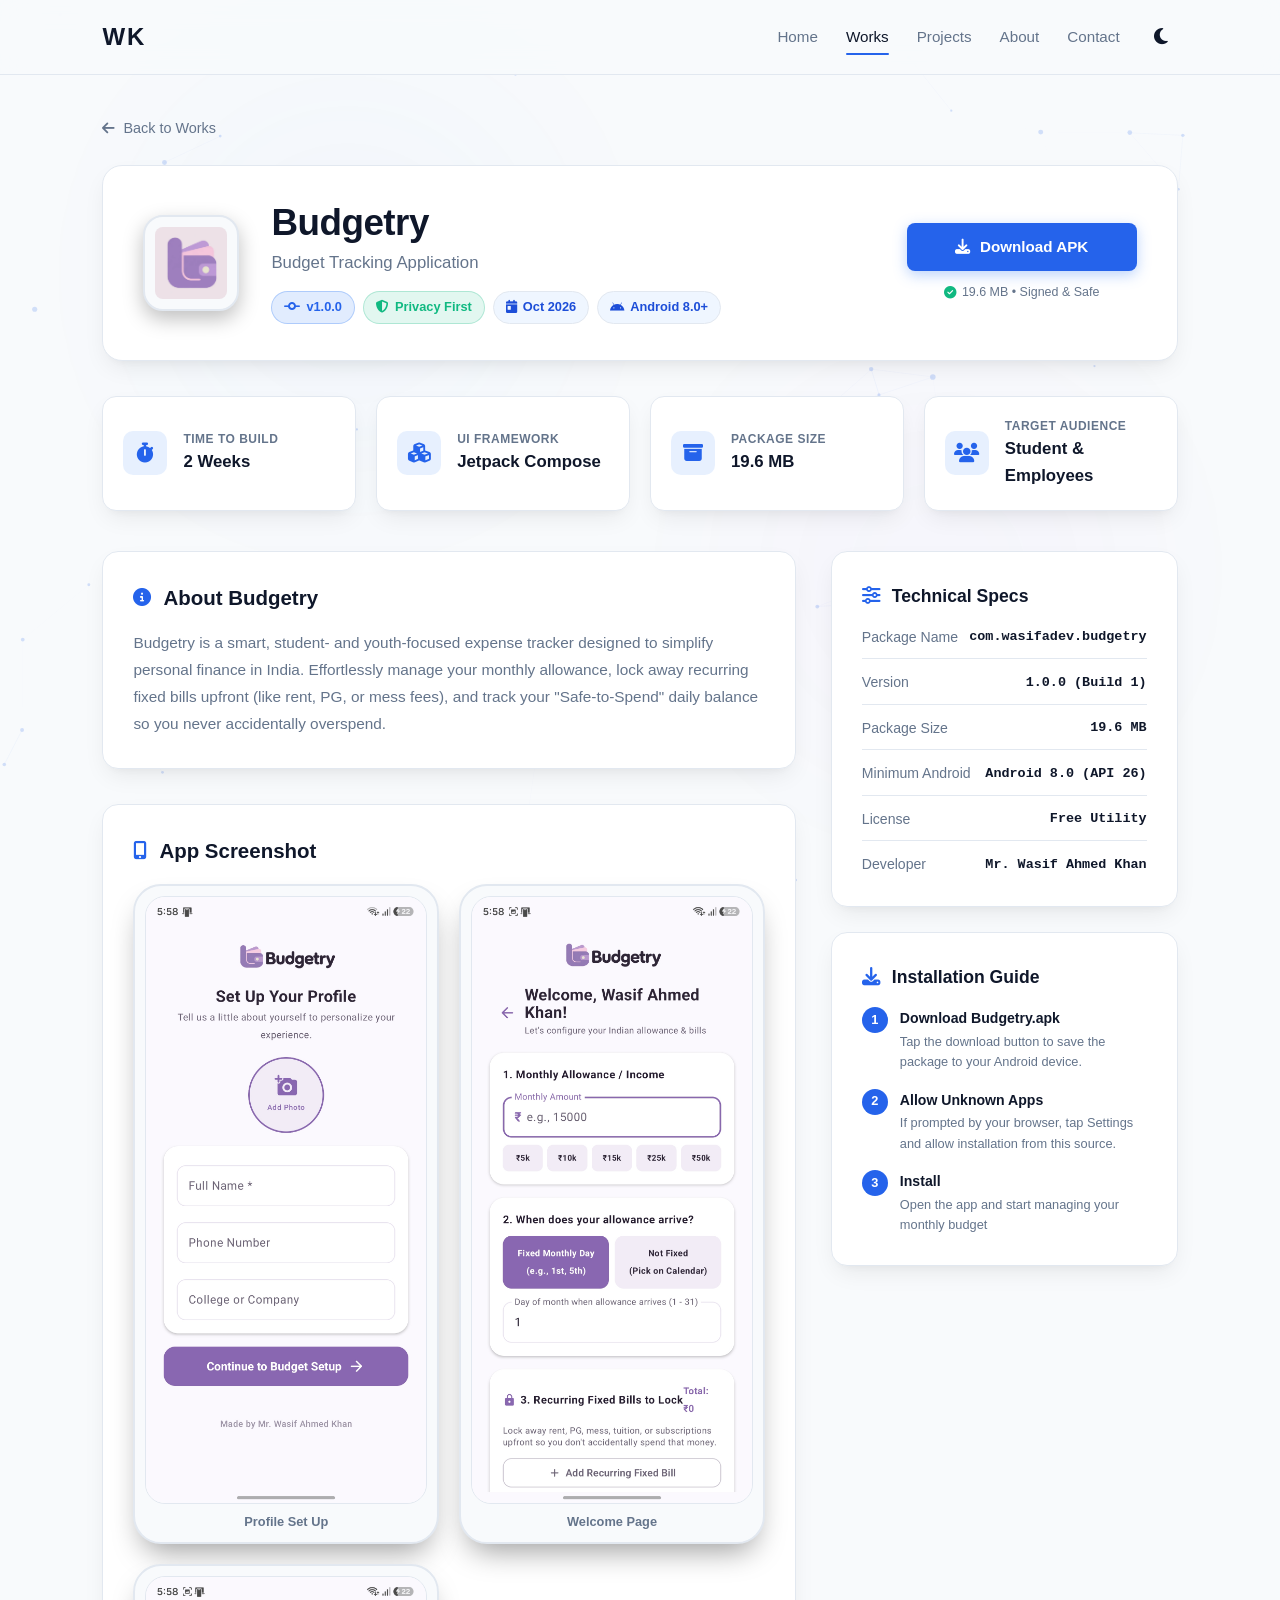
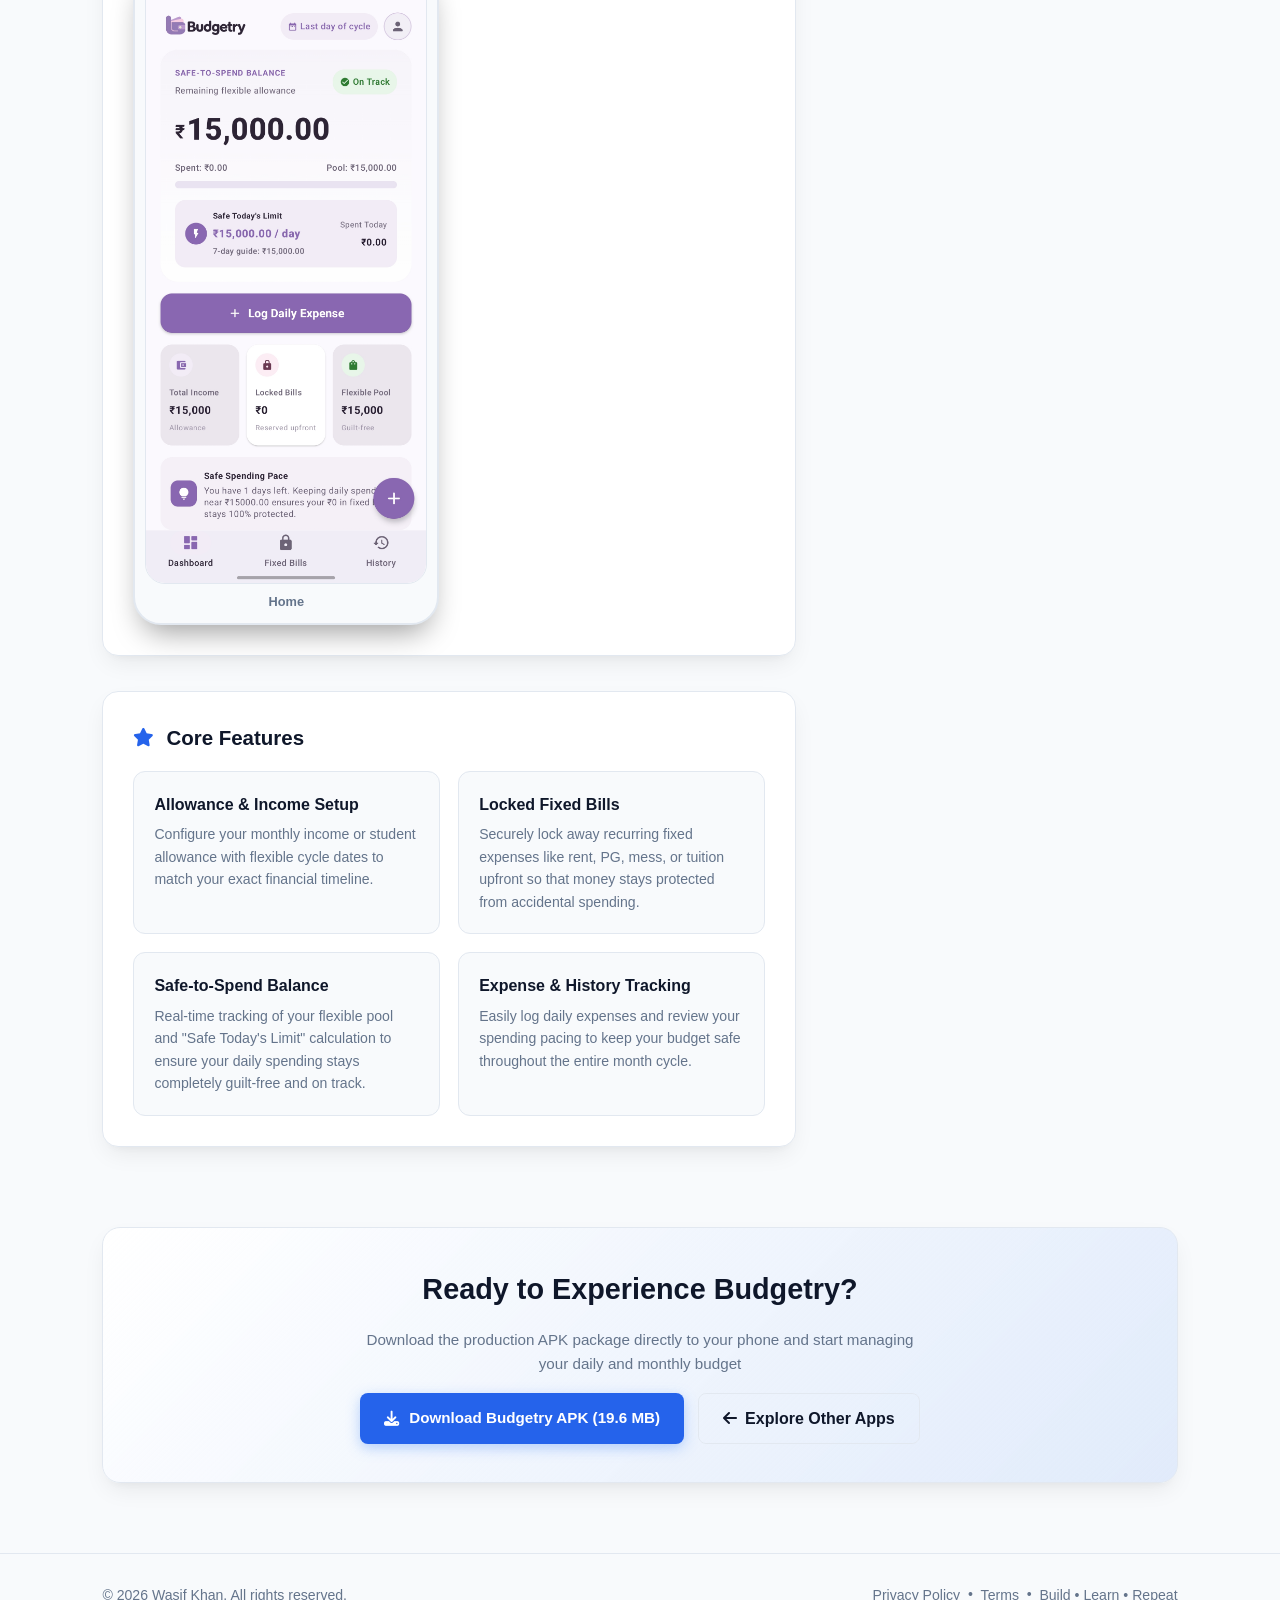
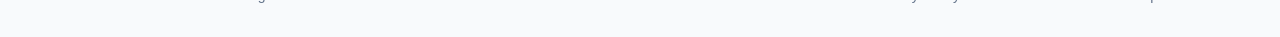
==== commit c73049bb: "Updated Some files and added some, new portfolio Nov 2026" ====
--- a/budgetry.html
+++ b/budgetry.html
@@ -3,26 +3,38 @@
 <head>
     <meta charset="UTF-8">
     <meta name="viewport" content="width=device-width, initial-scale=1.0">
-    <title>Budgetry - Budget Tracking Application</title>
+    <meta name="theme-color" content="#080c14">
+    <title>Budgetry - Budget Tracking Application | Wasif Khan</title>
     
+    <link rel="canonical" href="https://wasifahmedkhan1-web.github.io/WKportfolio/budgetry.html">
     <meta name="description" content="Budgetry is a student- and employee-focused expense tracking Android app built with Kotlin and Jetpack Compose to manage monthly allowances and fixed bills.">
     <meta name="author" content="Wasif Khan">
 
     <meta property="og:type" content="website">
+    <meta property="og:url" content="https://wasifahmedkhan1-web.github.io/WKportfolio/budgetry.html">
     <meta property="og:title" content="Budgetry - Budget Tracking Application">
     <meta property="og:description" content="Take control of your allowance. Lock fixed bills upfront, track daily spending limits, and stay guilt-free with Budgetry.">
-    <meta property="og:image" content="Images/Budgetry_logo.webp">
+    <meta property="og:image" content="https://wasifahmedkhan1-web.github.io/WKportfolio/Images/Budgetry_logo.webp">
+
+    <meta name="twitter:card" content="summary_large_image">
+    <meta name="twitter:title" content="Budgetry - Budget Tracking Application">
+    <meta name="twitter:description" content="Take control of your allowance. Lock fixed bills upfront, track daily spending limits, and stay guilt-free with Budgetry.">
+    <meta name="twitter:image" content="https://wasifahmedkhan1-web.github.io/WKportfolio/Images/Budgetry_logo.webp">
 
     <link rel="icon" type="image/svg+xml" href="Images/Small_Logos/Budgetry_Logo.svg">
     <link rel="icon" type="image/png" sizes="32x32" href="Images/Small_Logos/Budgetry_logo.png">
     <link rel="apple-touch-icon" sizes="180x180" href="Images/Small_Logos/Budgetry_Favi.png">
+    <link rel="manifest" href="site.webmanifest">
 
     <link rel="stylesheet" href="style.css">
     <link rel="stylesheet" href="https://cdnjs.cloudflare.com/ajax/libs/font-awesome/6.4.0/css/all.min.css">
 </head>
 <body>
 
-    <header>
+        <canvas id="bg-canvas"></canvas>
+    <div class="ambient-glow glow-1"></div>
+    <div class="ambient-glow glow-2"></div>
+<header>
         <a href="index.html" class="logo" aria-label="Wasif Khan Portfolio Home">WK</a>
         <div class="header-right">
             <nav id="nav-menu" aria-label="Main Navigation">
@@ -49,7 +61,6 @@
                 <i class="fa-solid fa-arrow-left"></i> Back to Works
             </a>
 
-            <!-- App Hero Card -->
             <div class="app-hero-card">
                 <img src="Images/Budgetry_logo.webp" alt="Budgetry Application Icon" class="app-hero-logo" width="96" height="96">
                 
@@ -75,7 +86,6 @@
                 </div>
             </div>
 
-            <!-- Key Metrics Bar -->
             <div class="app-metrics-bar">
                 <div class="metric-card">
                     <div class="metric-icon"><i class="fa-solid fa-stopwatch"></i></div>
@@ -107,10 +117,9 @@
                 </div>
             </div>
 
-            <!-- App Body Layout -->
             <div class="app-body-layout">
                 <div class="app-content-column">
-                    <!-- About Section -->
+                    
                     <div class="section-block">
                         <h2 class="section-block-title">
                             <i class="fa-solid fa-circle-info"></i> About Budgetry
@@ -120,7 +129,6 @@
                         </p>
                     </div>
 
-                    <!-- Interactive Screenshots / Device Previews -->
                     <div class="section-block">
                         <h2 class="section-block-title">
                             <i class="fa-solid fa-mobile-screen-button"></i> App Screenshot
@@ -150,8 +158,6 @@
                         </div>
                     </div>
 
-
-                    <!-- Key Features -->
                     <div class="section-block">
                         <h2 class="section-block-title">
                             <i class="fa-solid fa-star"></i> Core Features
@@ -178,9 +184,8 @@
                     </div>
                 </div>
 
-                <!-- Sidebar Column -->
                 <div class="app-sidebar-column">
-                    <!-- Technical Specs Table -->
+                    
                     <div class="section-block">
                         <h3 class="section-block-title" style="font-size: 1.1rem;">
                             <i class="fa-solid fa-sliders"></i> Technical Specs
@@ -214,7 +219,6 @@
                         </div>
                     </div>
 
-                    <!-- Installation Guide -->
                     <div class="section-block">
                         <h3 class="section-block-title" style="font-size: 1.1rem;">
                             <i class="fa-solid fa-download"></i> Installation Guide
@@ -249,7 +253,6 @@
             </div>
         </div>
 
-        <!-- Call to Action Banner -->
         <div class="app-cta-banner">
             <h3>Ready to Experience Budgetry?</h3>
             <p>Download the production APK package directly to your phone and start managing your daily and monthly budget</p>
@@ -265,13 +268,18 @@
     </main>
 
     <button id="back-to-top" class="back-to-top" aria-label="Back to top">
+        <svg class="progress-ring" width="48" height="48" viewBox="0 0 48 48">
+            <circle class="progress-ring-circle" cx="24" cy="24" r="20"></circle>
+        </svg>
         <i class="fa-solid fa-arrow-up"></i>
     </button>
 
     <footer>
         <p>&copy; 2026 Wasif Khan. All rights reserved.</p>
         <div class="footer-links">
-            <span>Build</span> &bull; <span>Learn</span> &bull; <span>Repeat</span>
+            <a href="privacy.html">Privacy Policy</a> &bull; 
+            <a href="terms.html">Terms</a> &bull; 
+            <span>Build &bull; Learn &bull; Repeat</span>
         </div>
     </footer>
 
--- a/style.css
+++ b/style.css
@@ -61,6 +61,43 @@
     overflow-x: hidden;
     transition: background-color 0.3s ease, color 0.3s ease;
     line-height: 1.6;
+    position: relative;
+}
+
+#bg-canvas {
+    position: fixed;
+    top: 0;
+    left: 0;
+    width: 100%;
+    height: 100%;
+    z-index: -2;
+    pointer-events: none;
+    opacity: 0.45;
+}
+
+.ambient-glow {
+    position: fixed;
+    border-radius: 50%;
+    filter: blur(120px);
+    z-index: -3;
+    pointer-events: none;
+    opacity: 0.22;
+}
+
+.glow-1 {
+    top: 6%;
+    left: 10%;
+    width: 440px;
+    height: 440px;
+    background: radial-gradient(circle, rgba(59, 130, 246, 0.35), transparent 70%);
+}
+
+.glow-2 {
+    bottom: 10%;
+    right: 8%;
+    width: 480px;
+    height: 480px;
+    background: radial-gradient(circle, rgba(147, 51, 234, 0.25), transparent 70%);
 }
 
 a:focus-visible, 
@@ -218,6 +255,19 @@
     color: var(--text-muted);
     font-weight: 500;
     margin-bottom: 20px;
+}
+
+.typewriter-text {
+    color: var(--accent-blue);
+    font-weight: 700;
+    border-right: 2px solid var(--accent-blue);
+    padding-right: 4px;
+    animation: blinkCaret 0.8s infinite;
+}
+
+@keyframes blinkCaret {
+    0%, 100% { border-color: transparent; }
+    50% { border-color: var(--accent-blue); }
 }
 
 .description {
@@ -673,7 +723,7 @@
     background: var(--card-bg);
     border: 1px solid var(--border-color);
     border-radius: 14px;
-    padding: 28px;
+    padding: 24px 28px;
     box-shadow: var(--card-shadow);
 }
 
@@ -682,8 +732,52 @@
     font-weight: 700;
     letter-spacing: 1.5px;
     color: var(--text-muted);
-    margin-bottom: 20px;
+    margin-bottom: 18px;
     text-transform: uppercase;
+}
+
+.skills-group {
+    margin-bottom: 18px;
+}
+
+.skills-group:last-child {
+    margin-bottom: 0;
+}
+
+.skills-group-title {
+    display: flex;
+    align-items: center;
+    gap: 8px;
+    font-size: 0.8rem;
+    font-weight: 700;
+    text-transform: uppercase;
+    letter-spacing: 0.5px;
+    color: var(--accent-blue);
+    margin-bottom: 8px;
+}
+
+.skills-tags {
+    display: flex;
+    flex-wrap: wrap;
+    gap: 7px;
+}
+
+.subtle-tag {
+    display: inline-block;
+    padding: 5px 12px;
+    border-radius: 6px;
+    background: var(--bg-color);
+    border: 1px solid var(--border-color);
+    font-size: 0.84rem;
+    color: var(--text-main);
+    font-weight: 500;
+    transition: border-color 0.2s ease, color 0.2s ease, transform 0.15s ease;
+}
+
+.subtle-tag:hover {
+    border-color: var(--accent-blue);
+    color: var(--accent-blue);
+    transform: translateY(-1px);
 }
 
 .skill-item {
@@ -906,7 +1000,7 @@
     background: var(--card-bg);
     border: 1px solid var(--border-color);
     border-radius: 16px;
-    max-width: 540px;
+    max-width: 680px;
     width: 100%;
     padding: 30px;
     box-shadow: 0 20px 40px -10px rgba(0, 0, 0, 0.6);
@@ -917,6 +1011,99 @@
     z-index: 2;
 }
 
+.modal-screenshots-scroll {
+    display: flex;
+    gap: 12px;
+    overflow-x: auto;
+    padding: 8px 2px 14px 2px;
+    margin-bottom: 16px;
+    scrollbar-width: thin;
+}
+
+.modal-screenshot-thumb {
+    height: 250px;
+    width: auto;
+    border-radius: 8px;
+    border: 1px solid var(--border-color);
+    box-shadow: 0 4px 12px rgba(0, 0, 0, 0.25);
+    cursor: pointer;
+    transition: transform 0.2s ease, border-color 0.2s ease;
+    flex-shrink: 0;
+}
+
+.modal-screenshot-thumb:hover {
+    transform: scale(1.03);
+    border-color: var(--accent-blue);
+}
+
+.toast-container {
+    position: fixed;
+    bottom: 24px;
+    left: 24px;
+    z-index: 3000;
+    display: flex;
+    flex-direction: column;
+    gap: 10px;
+    pointer-events: none;
+}
+
+.toast {
+    background: var(--card-bg);
+    border: 1px solid var(--accent-blue);
+    color: var(--text-main);
+    padding: 12px 18px;
+    border-radius: 8px;
+    font-size: 0.9rem;
+    font-weight: 500;
+    display: flex;
+    align-items: center;
+    gap: 10px;
+    box-shadow: 0 10px 25px rgba(0, 0, 0, 0.4);
+    animation: toastSlideIn 0.25s cubic-bezier(0.16, 1, 0.3, 1);
+    pointer-events: auto;
+}
+
+.toast i {
+    color: var(--accent-blue);
+}
+
+@keyframes toastSlideIn {
+    from { opacity: 0; transform: translateY(15px); }
+    to { opacity: 1; transform: translateY(0); }
+}
+
+@media (max-width: 768px) {
+    .toast-container {
+        bottom: 80px;
+        left: 18px;
+        right: 18px;
+        align-items: center;
+    }
+
+    .toast {
+        width: 100%;
+        max-width: 360px;
+        justify-content: center;
+    }
+}
+
+.inline-copy-btn {
+    background: transparent;
+    border: 1px solid var(--border-color);
+    color: var(--text-muted);
+    border-radius: 6px;
+    padding: 2px 8px;
+    margin-left: 8px;
+    font-size: 0.8rem;
+    cursor: pointer;
+    transition: all 0.2s ease;
+}
+
+.inline-copy-btn:hover {
+    color: var(--accent-blue);
+    border-color: var(--accent-blue);
+}
+
 .modal.active .modal-dialog {
     transform: translateY(0) scale(1);
 }
@@ -1042,8 +1229,8 @@
     position: fixed;
     bottom: 28px;
     right: 28px;
-    width: 44px;
-    height: 44px;
+    width: 48px;
+    height: 48px;
     border-radius: 50%;
     background: var(--card-bg);
     border: 1px solid var(--border-color);
@@ -1060,6 +1247,25 @@
     z-index: 900;
 }
 
+.progress-ring {
+    position: absolute;
+    top: 0;
+    left: 0;
+    transform: rotate(-90deg);
+    pointer-events: none;
+}
+
+.progress-ring-circle-bg {
+    stroke: var(--border-color);
+}
+
+.progress-ring-circle {
+    stroke: var(--accent-blue);
+    stroke-dasharray: 125.6;
+    stroke-dashoffset: 125.6;
+    transition: stroke-dashoffset 0.15s ease-out;
+}
+
 .back-to-top.visible {
     opacity: 1;
     visibility: visible;
@@ -1086,6 +1292,21 @@
 
 .footer-links {
     font-family: 'Consolas', monospace;
+    display: flex;
+    align-items: center;
+    gap: 6px;
+    flex-wrap: wrap;
+}
+
+.footer-links a {
+    color: var(--text-muted);
+    text-decoration: none;
+    transition: color 0.2s ease;
+}
+
+.footer-links a:hover,
+.footer-links a.active {
+    color: var(--accent-blue);
 }
 
 /* Responsive Design */
@@ -1876,3 +2097,297 @@
         justify-content: center;
     }
 }
+
+.form-field-group {
+    display: flex;
+    flex-direction: column;
+    gap: 6px;
+    text-align: left;
+    width: 100%;
+}
+
+.contact-form-card input.is-invalid, 
+.contact-form-card textarea.is-invalid {
+    border-color: #ef4444 !important;
+    box-shadow: 0 0 0 3px rgba(239, 68, 68, 0.2) !important;
+}
+
+.field-error-msg {
+    font-size: 0.8rem;
+    color: #ef4444;
+    display: none;
+    align-items: center;
+    gap: 6px;
+    padding-left: 2px;
+}
+
+.field-error-msg.visible {
+    display: flex;
+}
+
+@keyframes formShake {
+    0%, 100% { transform: translateX(0); }
+    20%, 60% { transform: translateX(-6px); }
+    40%, 80% { transform: translateX(6px); }
+}
+
+.shake {
+    animation: formShake 0.4s ease;
+}
+
+.form-success-card {
+    text-align: center;
+    padding: 30px 16px;
+    display: flex;
+    flex-direction: column;
+    align-items: center;
+    gap: 14px;
+    animation: fadeIn 0.4s ease;
+}
+
+.form-success-icon {
+    width: 64px;
+    height: 64px;
+    border-radius: 50%;
+    background: rgba(16, 185, 129, 0.15);
+    border: 2px solid #10b981;
+    color: #10b981;
+    display: flex;
+    align-items: center;
+    justify-content: center;
+    font-size: 1.9rem;
+}
+
+.form-success-card h3 {
+    font-size: 1.35rem;
+    color: var(--text-main);
+    font-weight: 700;
+}
+
+.form-success-card p {
+    font-size: 0.92rem;
+    color: var(--text-muted);
+    max-width: 320px;
+    line-height: 1.5;
+}
+
+.mobile-sticky-cta {
+    display: none;
+}
+
+@media (max-width: 768px) {
+    .mobile-sticky-cta {
+        display: flex;
+        position: fixed;
+        bottom: 0;
+        left: 0;
+        right: 0;
+        padding: 12px 18px calc(12px + env(safe-area-inset-bottom, 0px));
+        background: var(--header-bg);
+        backdrop-filter: blur(14px);
+        -webkit-backdrop-filter: blur(14px);
+        border-top: 1px solid var(--border-color);
+        z-index: 850;
+        gap: 10px;
+        align-items: center;
+        justify-content: center;
+        box-shadow: 0 -4px 20px rgba(0, 0, 0, 0.35);
+        transform: translateY(120%);
+        transition: transform 0.35s cubic-bezier(0.16, 1, 0.3, 1);
+    }
+
+    .mobile-sticky-cta.visible {
+        transform: translateY(0);
+    }
+
+    .mobile-sticky-cta .btn-primary,
+    .mobile-sticky-cta .btn-secondary {
+        flex: 1;
+        padding: 11px 14px;
+        font-size: 0.88rem;
+        justify-content: center;
+        white-space: nowrap;
+    }
+
+    .back-to-top {
+        bottom: 76px;
+        right: 18px;
+    }
+}
+
+.page-container {
+    min-height: calc(100vh - 160px);
+    padding: 40px 8% 80px;
+    display: flex;
+    flex-direction: column;
+}
+
+.error-section {
+    flex: 1;
+    display: flex;
+    align-items: center;
+    justify-content: center;
+    padding: 40px 0;
+}
+
+.error-card {
+    background: var(--card-bg);
+    border: 1px solid var(--border-color);
+    border-radius: 20px;
+    padding: 50px 36px;
+    text-align: center;
+    max-width: 620px;
+    width: 100%;
+    box-shadow: var(--card-shadow);
+}
+
+.error-badge {
+    display: inline-flex;
+    align-items: center;
+    gap: 8px;
+    padding: 6px 14px;
+    border-radius: 999px;
+    background: rgba(239, 68, 68, 0.12);
+    color: #ef4444;
+    border: 1px solid rgba(239, 68, 68, 0.3);
+    font-size: 0.82rem;
+    font-weight: 700;
+    margin-bottom: 20px;
+}
+
+.error-code {
+    font-size: 5rem;
+    font-weight: 900;
+    letter-spacing: -2px;
+    line-height: 1;
+    background: linear-gradient(135deg, var(--accent-blue) 0%, #a855f7 100%);
+    -webkit-background-clip: text;
+    -webkit-text-fill-color: transparent;
+    margin-bottom: 12px;
+}
+
+.error-card h2 {
+    font-size: 1.6rem;
+    color: var(--text-main);
+    margin-bottom: 14px;
+}
+
+.error-description {
+    color: var(--text-muted);
+    font-size: 0.98rem;
+    line-height: 1.6;
+    margin-bottom: 30px;
+}
+
+.error-actions {
+    display: flex;
+    gap: 12px;
+    justify-content: center;
+    flex-wrap: wrap;
+}
+
+.legal-header {
+    margin-bottom: 35px;
+}
+
+.legal-header h1 {
+    font-size: 2.4rem;
+    color: var(--text-main);
+    margin-top: 15px;
+    font-weight: 800;
+}
+
+.legal-meta {
+    color: var(--text-muted);
+    font-size: 0.9rem;
+    margin-top: 8px;
+    display: flex;
+    align-items: center;
+    gap: 6px;
+}
+
+.legal-content {
+    display: flex;
+    flex-direction: column;
+    gap: 22px;
+    max-width: 900px;
+}
+
+.legal-card {
+    background: var(--card-bg);
+    border: 1px solid var(--border-color);
+    border-radius: 14px;
+    padding: 30px;
+    box-shadow: var(--card-shadow);
+}
+
+.legal-card h2 {
+    font-size: 1.35rem;
+    color: var(--text-main);
+    margin-bottom: 14px;
+    font-weight: 700;
+}
+
+.legal-card p {
+    color: var(--text-muted);
+    line-height: 1.7;
+    font-size: 0.95rem;
+    margin-bottom: 12px;
+}
+
+.legal-card p:last-child {
+    margin-bottom: 0;
+}
+
+.legal-card ul {
+    list-style: disc;
+    padding-left: 24px;
+    margin-top: 8px;
+    margin-bottom: 12px;
+    color: var(--text-muted);
+    line-height: 1.7;
+    font-size: 0.95rem;
+}
+
+.legal-card a {
+    color: var(--accent-blue);
+    text-decoration: none;
+}
+
+.legal-card a:hover {
+    text-decoration: underline;
+}
+
+.app-policy-item {
+    background: rgba(255, 255, 255, 0.02);
+    border: 1px solid var(--border-color);
+    border-radius: 10px;
+    padding: 18px 20px;
+    margin-top: 16px;
+}
+
+.app-policy-item h3 {
+    font-size: 1.05rem;
+    color: var(--text-main);
+    margin-bottom: 8px;
+    display: flex;
+    align-items: center;
+    gap: 8px;
+}
+
+.legal-contact-box {
+    margin-top: 14px;
+    padding: 16px 18px;
+    background: var(--input-bg);
+    border-left: 3px solid var(--accent-blue);
+    border-radius: 6px;
+}
+
+.legal-contact-box p {
+    margin-bottom: 4px;
+}
+
+@keyframes fadeIn {
+    from { opacity: 0; transform: translateY(8px); }
+    to { opacity: 1; transform: translateY(0); }
+}
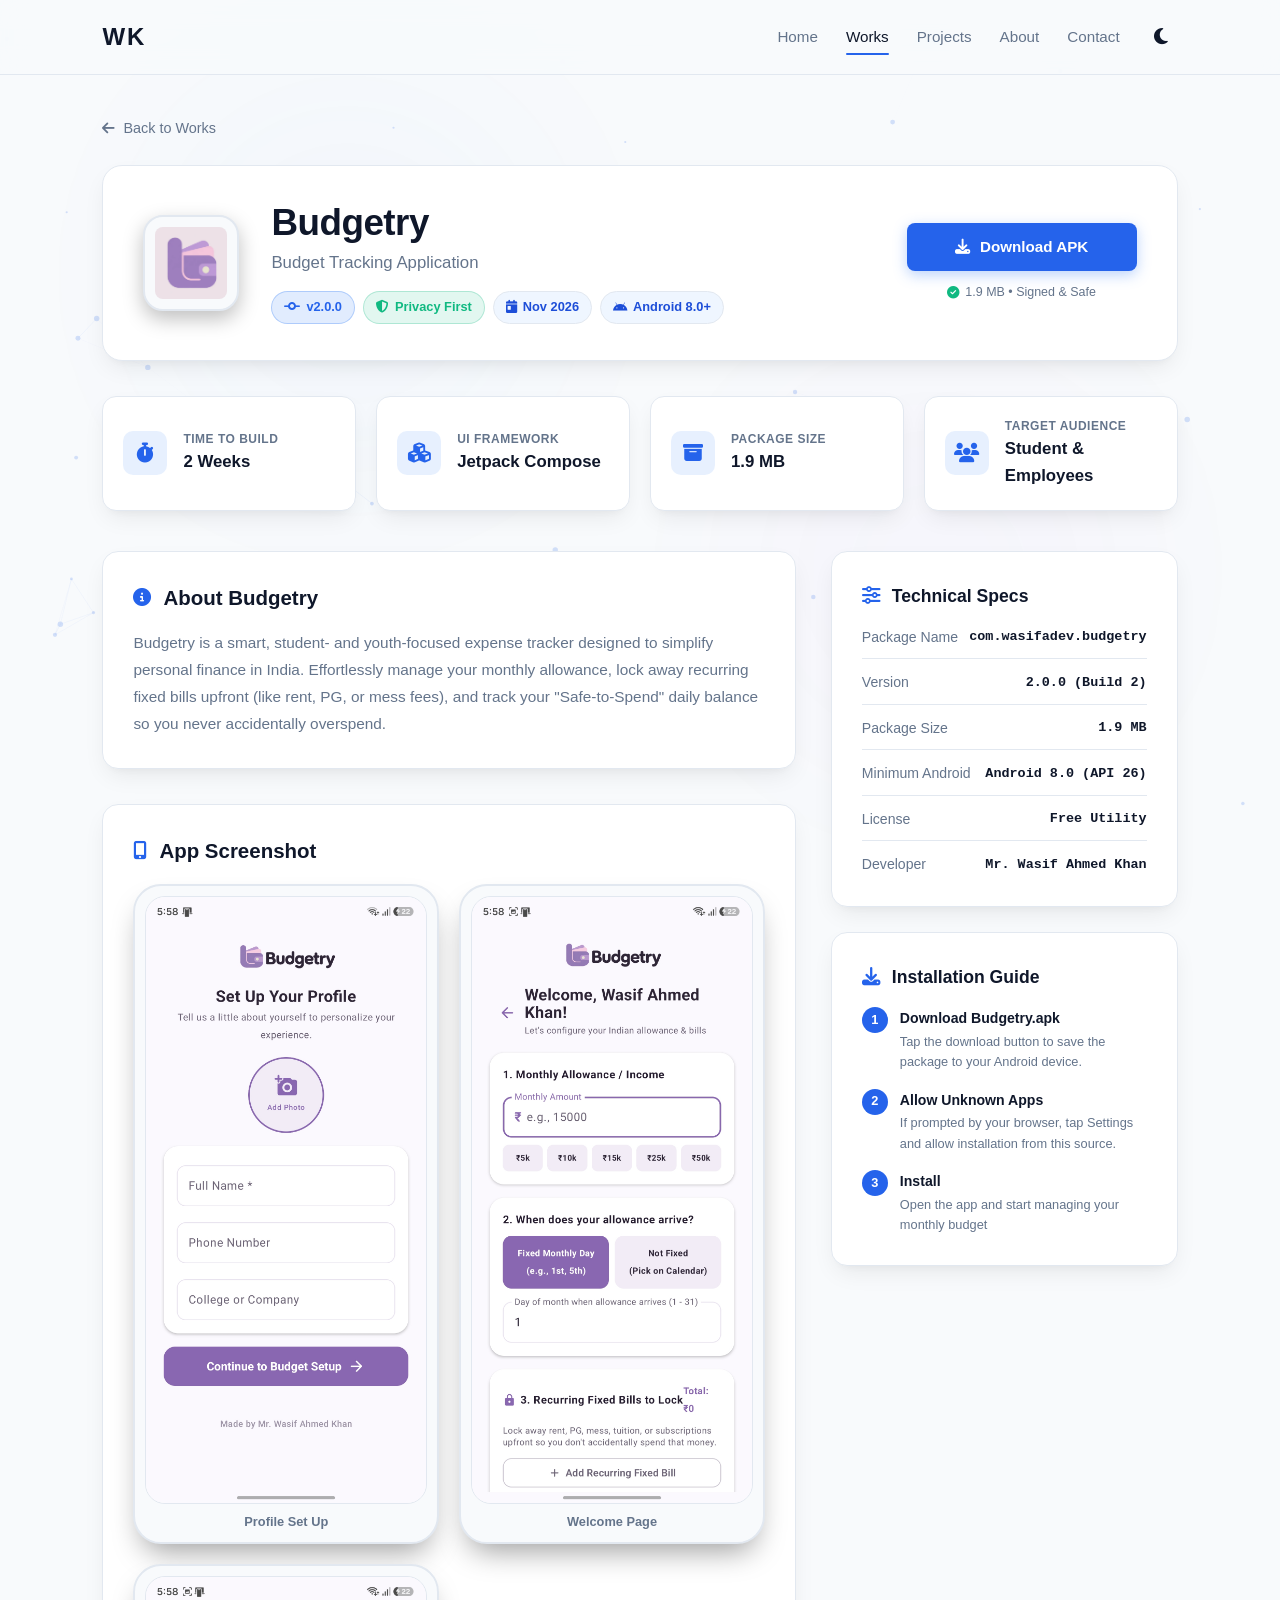
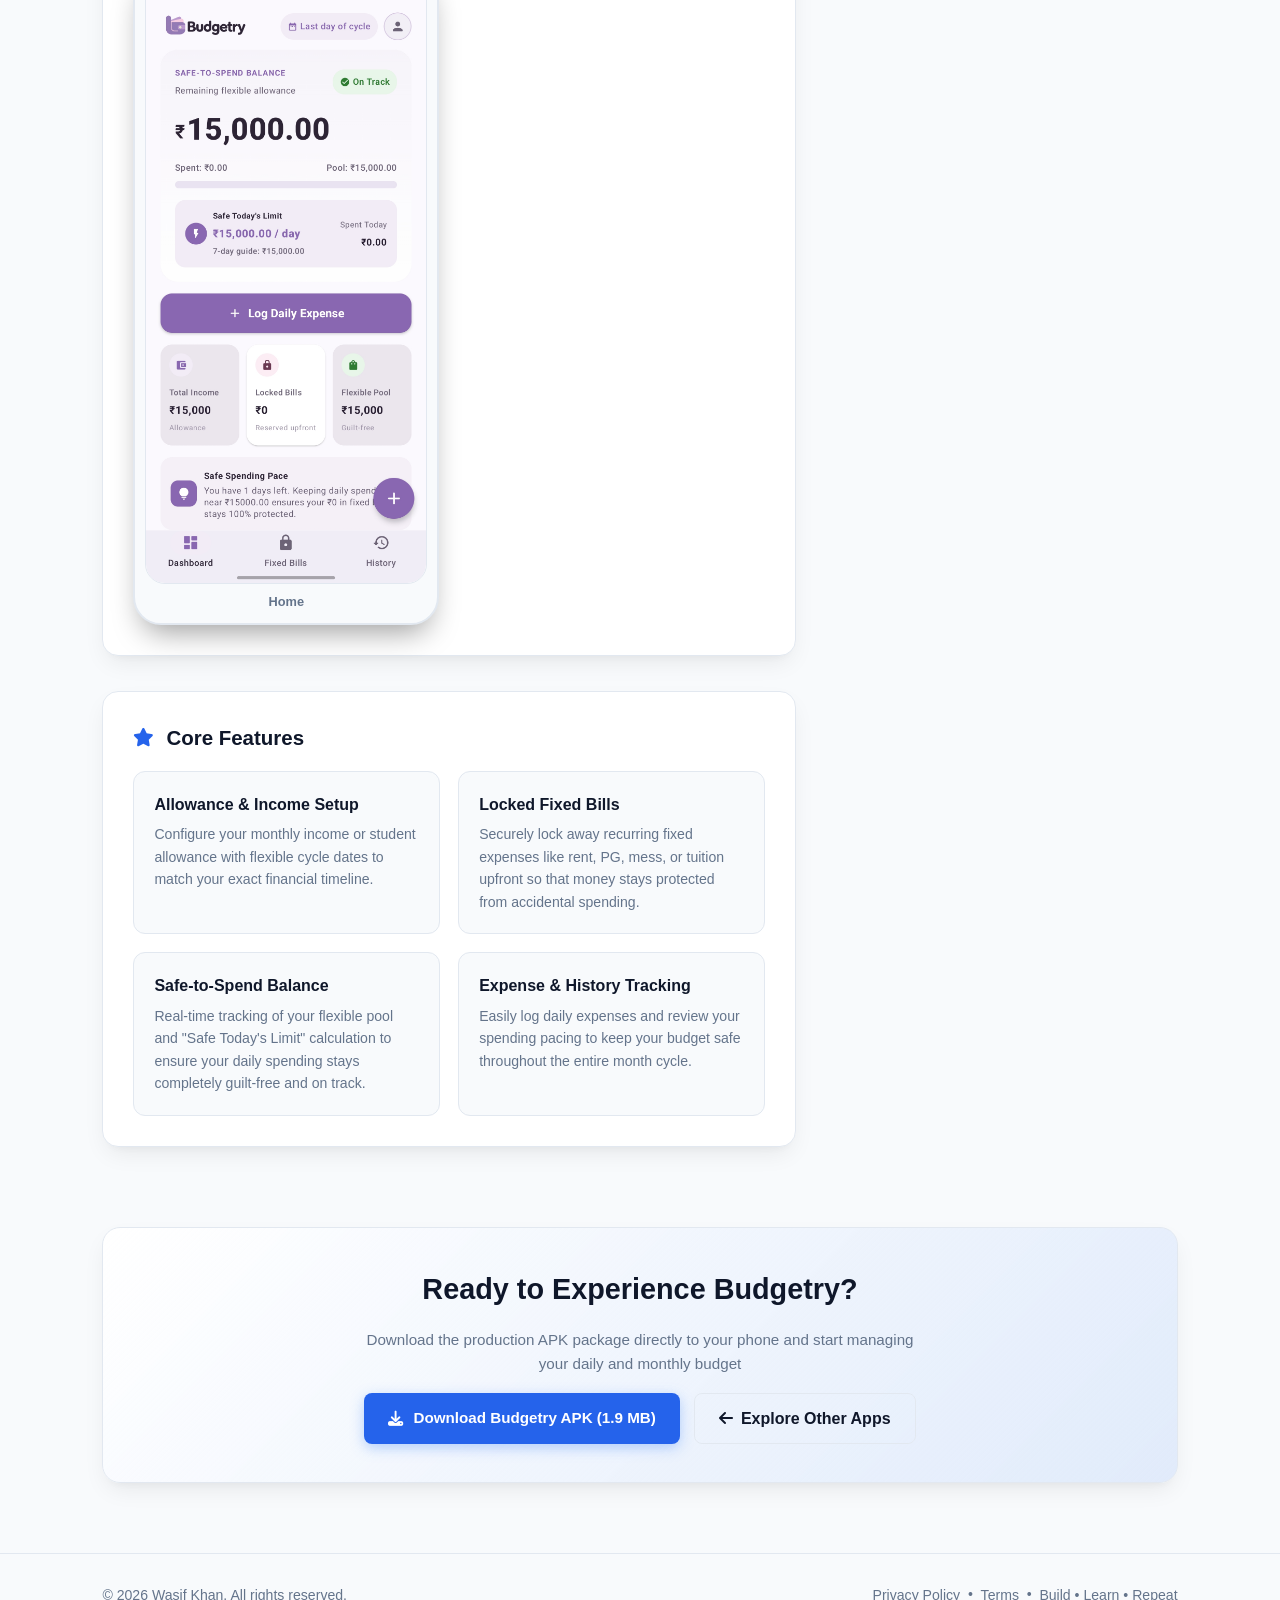
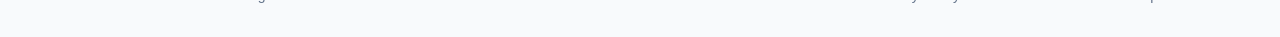
==== commit df5897c3: "Added Budgetry v2" ====
--- a/budgetry.html
+++ b/budgetry.html
@@ -69,9 +69,9 @@
                     <p class="app-tagline">Budget Tracking Application</p>
                     
                     <div class="app-badge-row">
-                        <span class="badge-pill accent"><i class="fa-solid fa-code-commit"></i> v1.0.0</span>
+                        <span class="badge-pill accent"><i class="fa-solid fa-code-commit"></i> v2.0.0</span>
                         <span class="badge-pill success"><i class="fa-solid fa-shield-halved"></i> Privacy First</span>
-                        <span class="badge-pill"><i class="fa-solid fa-calendar-day"></i> Oct 2026</span>
+                        <span class="badge-pill"><i class="fa-solid fa-calendar-day"></i> Nov 2026</span>
                         <span class="badge-pill"><i class="fa-brands fa-android"></i> Android 8.0+</span>
                     </div>
                 </div>
@@ -81,7 +81,7 @@
                         <i class="fa-solid fa-download"></i> Download APK
                     </a>
                     <span class="direct-apk-note">
-                        <i class="fa-solid fa-circle-check" style="color: #10b981;"></i> 19.6 MB &bull; Signed & Safe
+                        <i class="fa-solid fa-circle-check" style="color: #10b981;"></i> 1.9 MB &bull; Signed & Safe
                     </span>
                 </div>
             </div>
@@ -105,7 +105,7 @@
                     <div class="metric-icon"><i class="fa-solid fa-box-archive"></i></div>
                     <div class="metric-content">
                         <small>Package Size</small>
-                        <strong>19.6 MB</strong>
+                        <strong>1.9 MB</strong>
                     </div>
                 </div>
                 <div class="metric-card">
@@ -198,11 +198,11 @@
                             </div>
                             <div class="specs-row">
                                 <span class="spec-label">Version</span>
-                                <span class="spec-val">1.0.0 (Build 1)</span>
+                                <span class="spec-val">2.0.0 (Build 2)</span>
                             </div>
                             <div class="specs-row">
                                 <span class="spec-label">Package Size</span>
-                                <span class="spec-val">19.6 MB</span>
+                                <span class="spec-val">1.9 MB</span>
                             </div>
                             <div class="specs-row">
                                 <span class="spec-label">Minimum Android</span>
@@ -258,7 +258,7 @@
             <p>Download the production APK package directly to your phone and start managing your daily and monthly budget</p>
             <div class="app-cta-buttons">
                 <a href="APKs/Budgetry.apk" download="Budgetry.apk" class="btn-primary">
-                    <i class="fa-solid fa-download"></i> Download Budgetry APK (19.6 MB)
+                    <i class="fa-solid fa-download"></i> Download Budgetry APK (1.9 MB)
                 </a>
                 <a href="index.html#works" class="btn-secondary">
                     <i class="fa-solid fa-arrow-left"></i> Explore Other Apps
